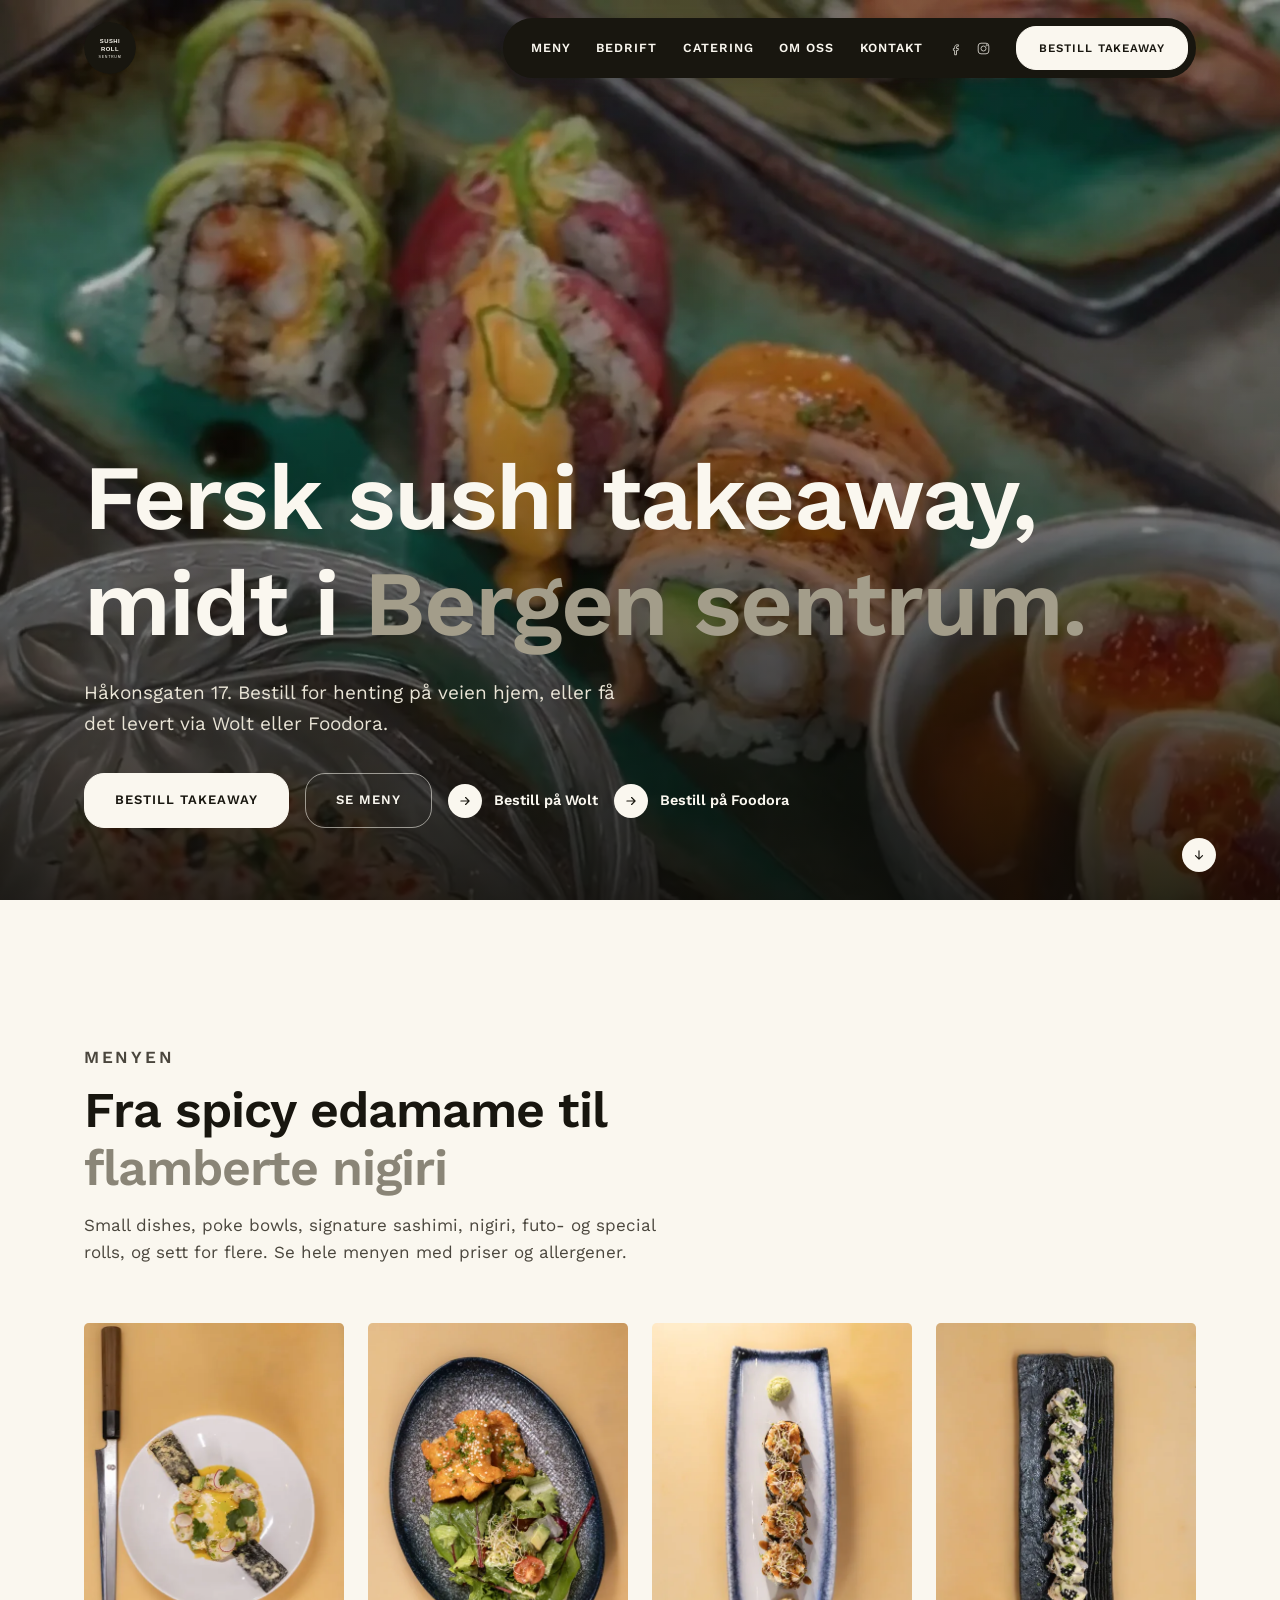
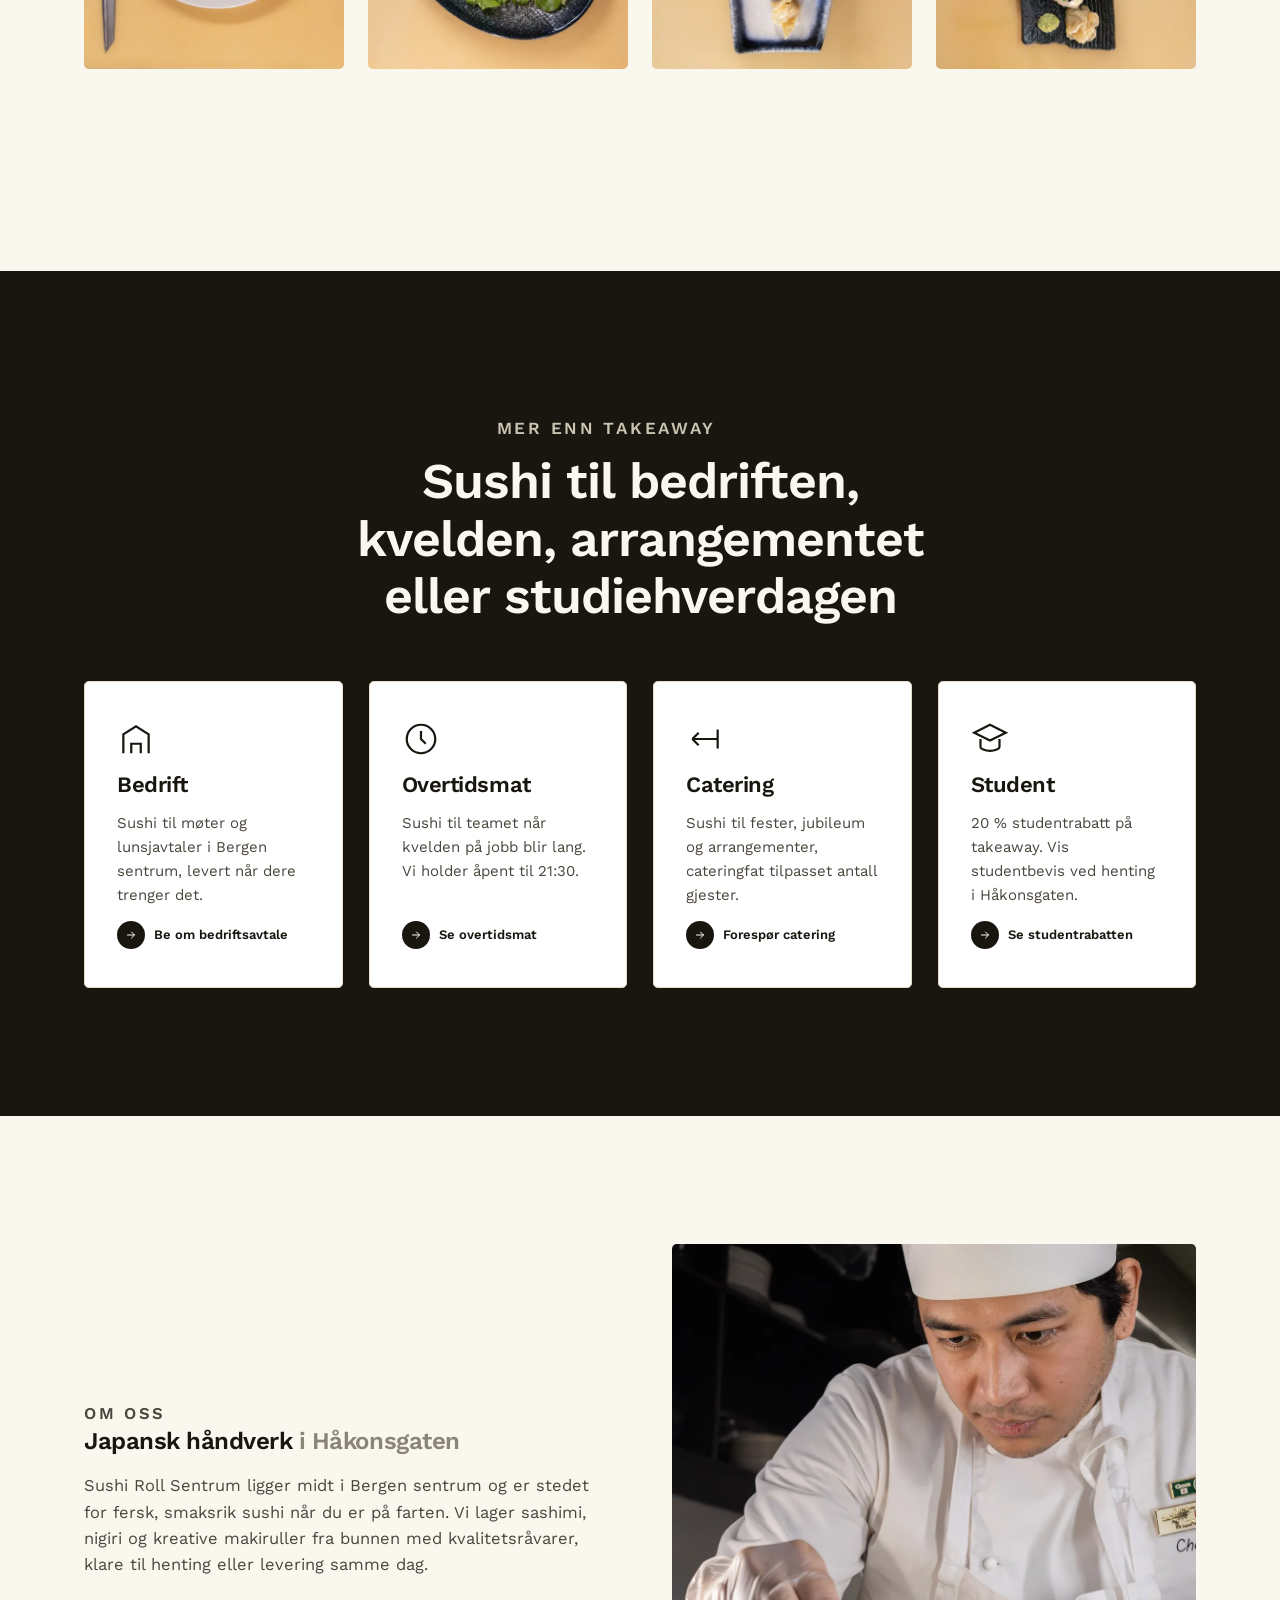
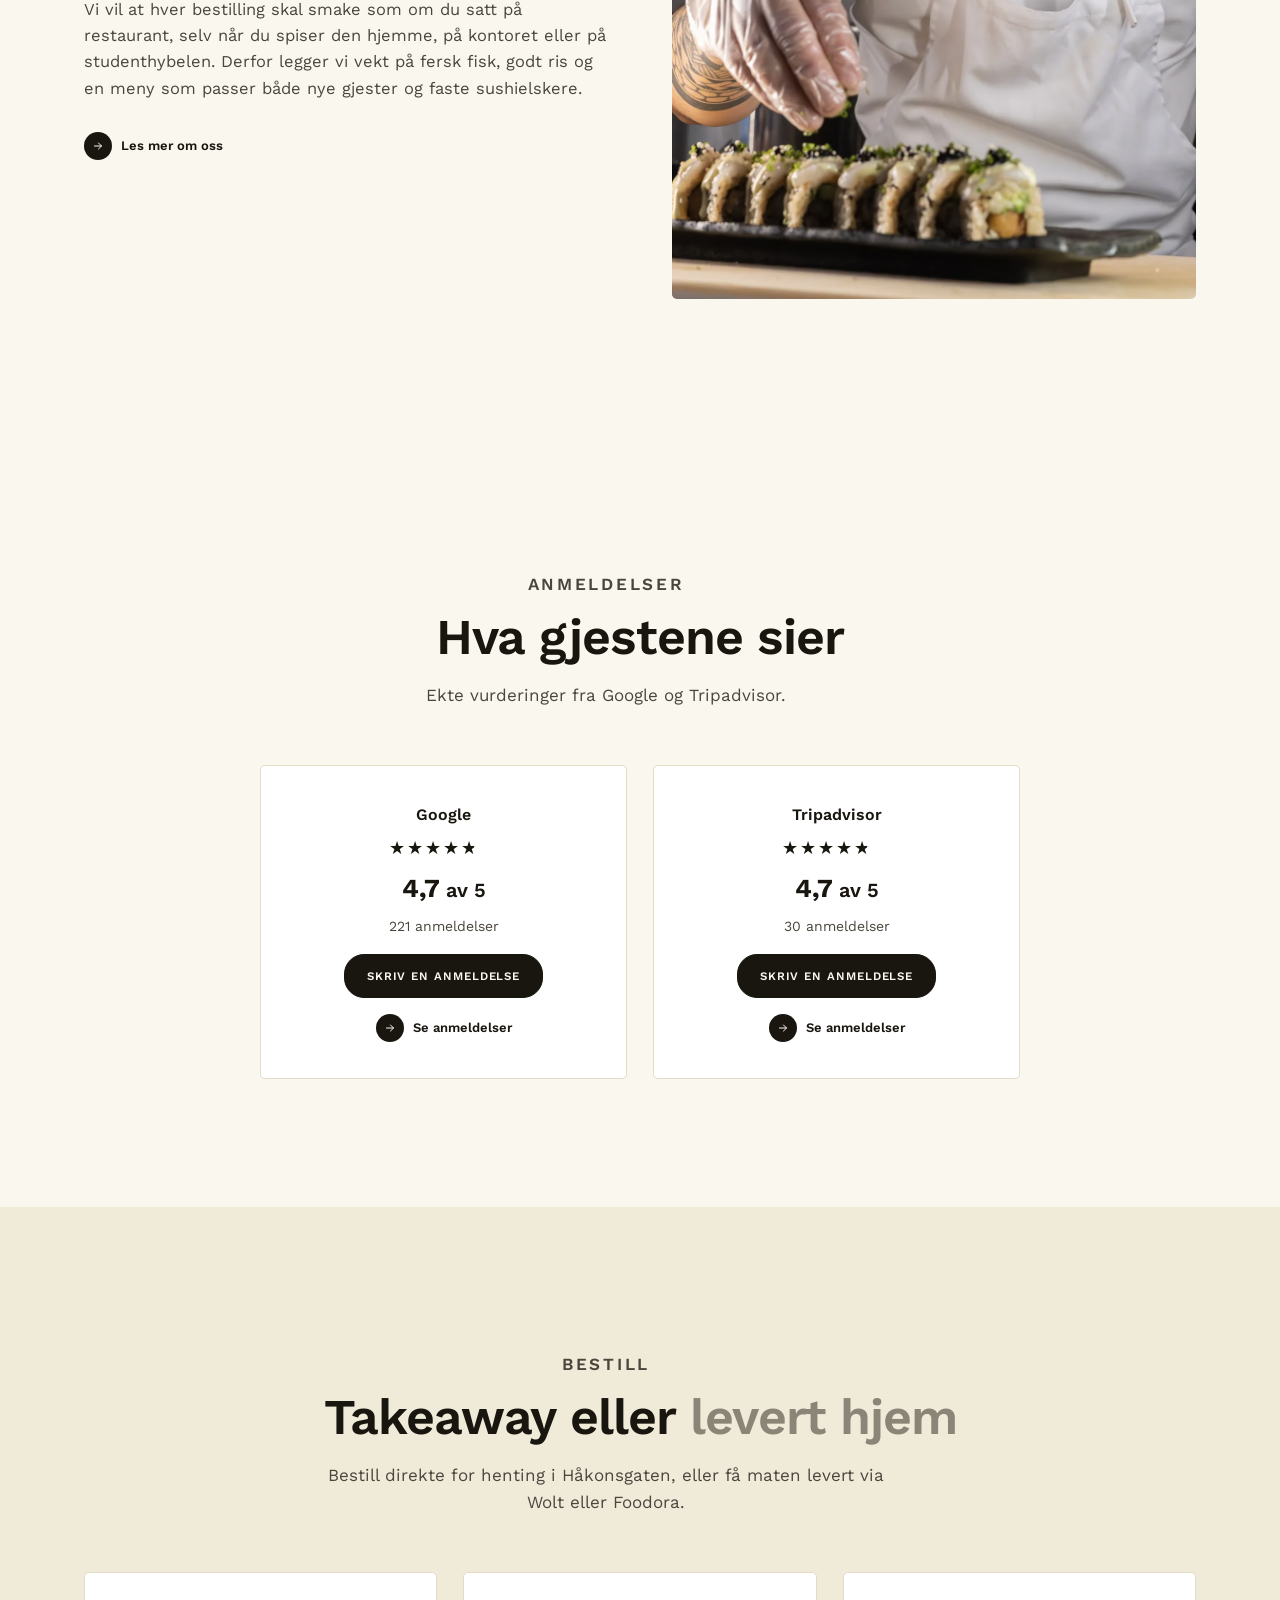
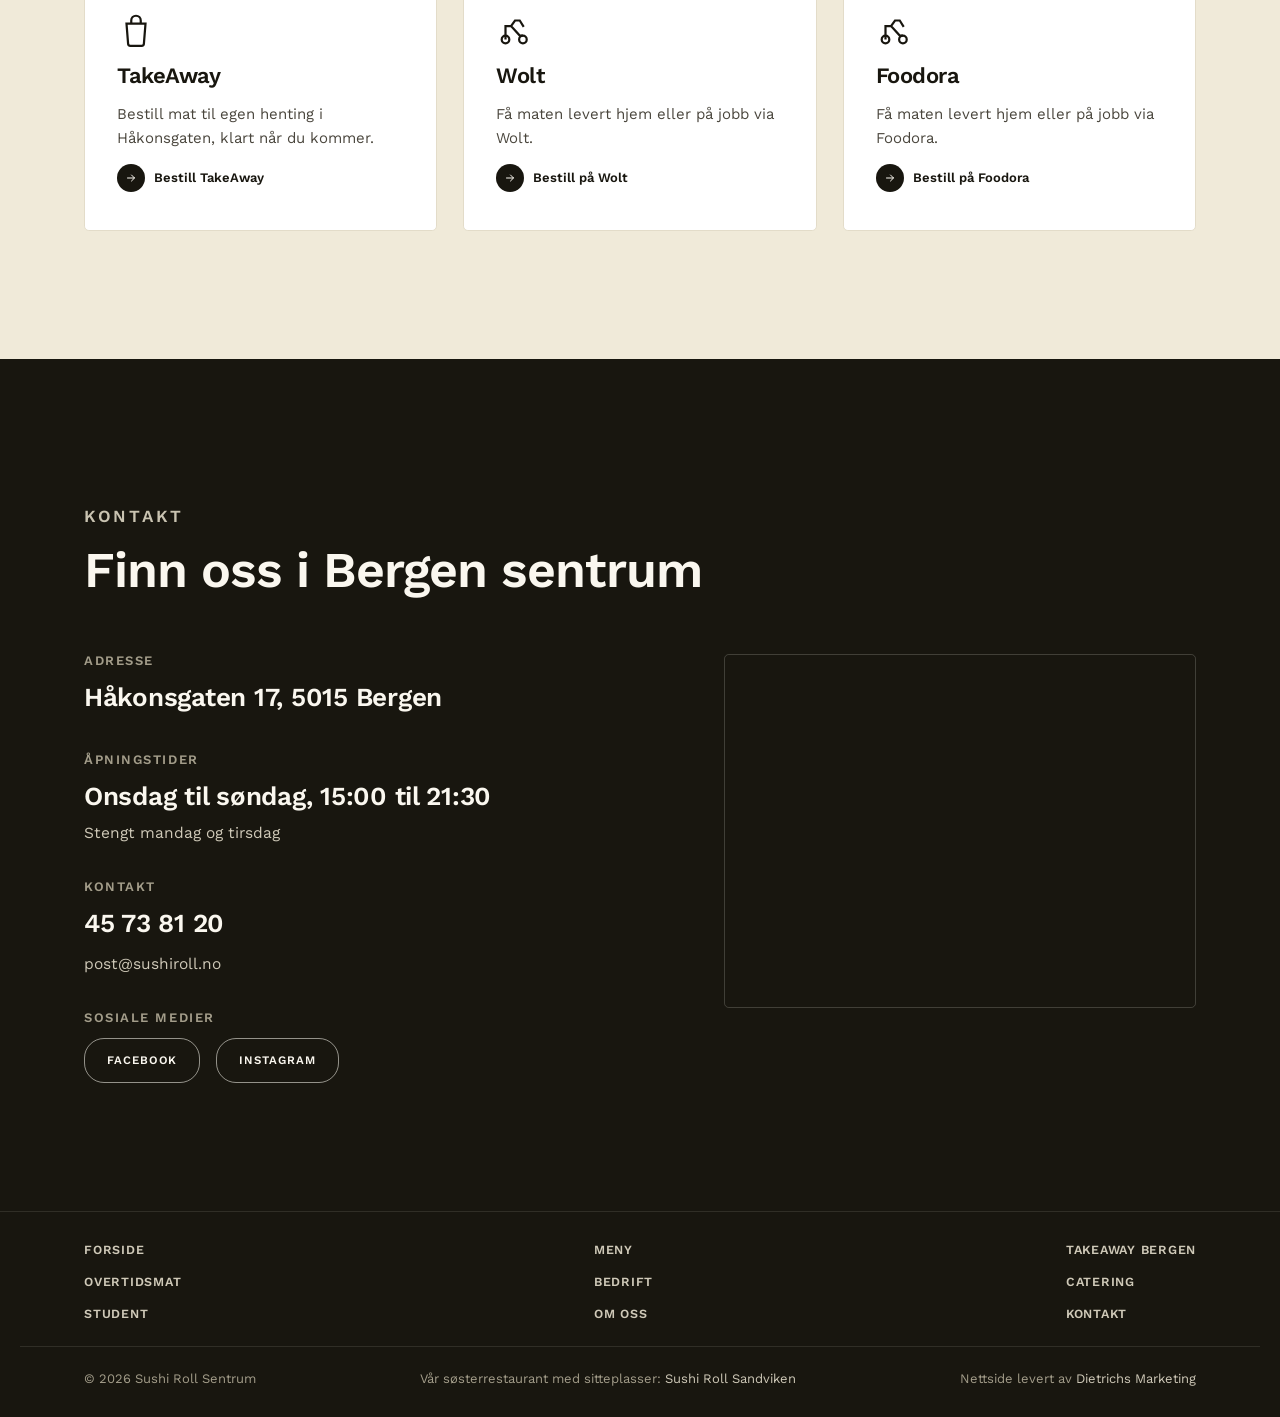
==== index.html @ 87be0454 "Legg til SEO-teknisk opprydding: schema, OG/Twitter-tagger, canonical, sitemap - Restaurant JSON-LD " ====
<!DOCTYPE html>
<html lang="nb">
<head>
<!-- SPORING: sett inn kundens gtag/GTM-snippet her ved lansering på ekte domene, se SPORING-KILDE.md -->
<meta charset="UTF-8">
<meta name="viewport" content="width=device-width, initial-scale=1">
<title>Sushi takeaway Bergen sentrum. Sushi Roll Sentrum</title>
<meta name="description" content="Sushi Roll Sentrum i Håkonsgaten 17, Bergen sentrum. Fersk sushi takeaway, poke bowl og sashimi. Bestill for henting eller få det levert via Wolt og Foodora.">
<link rel="canonical" href="https://adriandie.github.io/sushirollsentrum-redesign/">
<meta property="og:title" content="Sushi Roll Sentrum. Sushi takeaway i Bergen sentrum">
<meta property="og:description" content="Fersk sushi takeaway i Håkonsgaten 17, Bergen sentrum. Bestill for henting eller få det levert via Wolt og Foodora.">
<meta property="og:type" content="restaurant">
<meta property="og:image" content="https://adriandie.github.io/sushirollsentrum-redesign/assets/images/hero-poster.jpg">
<meta property="og:url" content="https://adriandie.github.io/sushirollsentrum-redesign/">
<meta property="og:locale" content="nb_NO">
<meta name="twitter:card" content="summary_large_image">
<meta name="theme-color" content="#18160f">
<link rel="icon" href="assets/images/favicon.png" type="image/png">
<link rel="preload" as="font" type="font/woff2" href="assets/fonts/WorkSans-600-latin.woff2" crossorigin>
<link rel="preload" as="font" type="font/woff2" href="assets/fonts/WorkSans-400-latin.woff2" crossorigin>
<link rel="stylesheet" href="style.css">
<script type="application/ld+json">
{
  "@context": "https://schema.org",
  "@type": "Restaurant",
  "name": "Sushi Roll Sentrum",
  "image": "https://adriandie.github.io/sushirollsentrum-redesign/assets/images/hero-poster.jpg",
  "url": "https://adriandie.github.io/sushirollsentrum-redesign/",
  "telephone": "+4745738120",
  "email": "post@sushiroll.no",
  "priceRange": "200-300 kr",
  "servesCuisine": ["Japansk", "Sushi"],
  "address": {
    "@type": "PostalAddress",
    "streetAddress": "Håkonsgaten 17",
    "postalCode": "5015",
    "addressLocality": "Bergen",
    "addressCountry": "NO"
  },
  "geo": {
    "@type": "GeoCoordinates",
    "latitude": 60.3904313,
    "longitude": 5.3195071
  },
  "hasMenu": "https://adriandie.github.io/sushirollsentrum-redesign/meny/",
  "openingHoursSpecification": [
    {
      "@type": "OpeningHoursSpecification",
      "dayOfWeek": ["Wednesday","Thursday","Friday","Saturday","Sunday"],
      "opens": "15:00",
      "closes": "21:30"
    }
  ],
  "sameAs": [
    "https://www.facebook.com/Sushirollsandviken",
    "https://www.instagram.com/sushirollsandviken/"
  ]
}
</script>
</head>
<body>
<!-- SPORING: sett inn GTM noscript-iframe her ved lansering på ekte domene, se SPORING-KILDE.md -->

<div class="scrim" id="scrim"></div>

<header class="site-header" id="siteHeader">
  <div class="container">
    <a href="index.html" class="brand" aria-label="Sushi Roll Sentrum, til forsiden">
      <img src="assets/images/logo.svg" alt="Sushi Roll Sentrum" width="150" height="148">
    </a>
    <div class="nav-pill">
      <nav class="main-nav" aria-label="Hovedmeny">
        <a href="meny/">Meny</a>
        <a href="bedrift/">Bedrift</a>
        <a href="catering-bergen/">Catering</a>
        <a href="om-oss/">Om oss</a>
        <a href="kontakt/">Kontakt</a>
      </nav>
      <div class="header-social">
        <a href="https://www.facebook.com/Sushirollsandviken" target="_blank" rel="noopener" aria-label="Sushi Roll på Facebook">
          <svg viewBox="0 0 24 24" fill="none" stroke="currentColor" stroke-width="1.6"><path d="M15 8.5h-2c-.55 0-1 .45-1 1V12h3l-.4 3h-2.6v7h-3v-7H7v-3h2v-2.2C9 7.9 10.6 6 13.2 6H15v2.5Z"/></svg>
        </a>
        <a href="https://www.instagram.com/sushirollsandviken/" target="_blank" rel="noopener" aria-label="Sushi Roll på Instagram">
          <svg viewBox="0 0 24 24" fill="none" stroke="currentColor" stroke-width="1.6"><rect x="3.5" y="3.5" width="17" height="17" rx="4.5"/><circle cx="12" cy="12" r="4"/><circle cx="17.2" cy="6.8" r="1"/></svg>
        </a>
      </div>
      <a class="btn btn--sm nav-cta" href="https://order.gastroplanner.no/s/sushirollsentrum" target="_blank" rel="noopener" data-event="bestill-klikk" data-kanal="takeaway">Bestill TakeAway</a>
    </div>
  </div>
</header>

<nav class="mobile-tabbar" aria-label="Hurtighandlinger" id="mobileTabbar">
  <a class="mobile-tabbar-item is-primary" href="https://order.gastroplanner.no/s/sushirollsentrum" target="_blank" rel="noopener" data-event="bestill-klikk" data-kanal="takeaway">
    <svg viewBox="0 0 24 24" fill="none" stroke="currentColor" stroke-width="1.4"><path d="M6 8h12l-1 12.5a1.5 1.5 0 0 1-1.5 1.5h-7a1.5 1.5 0 0 1-1.5-1.5L6 8Z"/><path d="M9 8V6a3 3 0 0 1 6 0v2"/></svg>
    <span>Bestill</span>
  </a>
  <button type="button" class="mobile-tabbar-item" id="tabbarOrderTrigger" aria-haspopup="true" aria-expanded="false" aria-controls="tabbarOrderMenu">
    <svg viewBox="0 0 24 24" fill="none" stroke="currentColor" stroke-width="1.4"><circle cx="6" cy="18" r="2.4"/><circle cx="17" cy="18" r="2.4"/><path d="M6 18V9.5h3.5L15 15.5h2M9.5 9.5 12 6h3l2.5 4"/></svg>
    <span>Levering</span>
  </button>
  <button class="mobile-tabbar-item" id="hamburgerBtn" aria-label="Åpne meny" aria-expanded="false" aria-controls="mobileMenu">
    <svg viewBox="0 0 24 24" fill="none" stroke="currentColor" stroke-width="2" stroke-linecap="round"><path d="M4 7h16M4 12h16M4 17h16"/></svg>
    <span>Meny</span>
  </button>
  <div class="tabbar-order-menu" id="tabbarOrderMenu">
    <a href="https://wolt.com/nb/nor/bergen/restaurant/sushi-roll-sentrum" target="_blank" rel="noopener" data-event="klikk-til-wolt">Wolt</a>
    <a href="https://www.foodora.no/restaurant/n24h/sushi-roll-sentrum" target="_blank" rel="noopener" data-event="klikk-til-foodora">Foodora</a>
  </div>
</nav>

<div class="mobile-menu" id="mobileMenu">
  <div class="mobile-menu-top">
    <button class="mobile-close" id="mobileCloseBtn" aria-label="Lukk meny">
      <svg viewBox="0 0 24 24" fill="none" stroke="currentColor" stroke-width="1.8" width="18" height="18"><path d="M5 5l14 14M19 5 5 19"/></svg>
    </button>
  </div>
  <nav aria-label="Mobilmeny">
    <a href="meny/">Meny</a>
    <a href="takeaway-bergen/">Takeaway Bergen</a>
    <a href="overtidsmat-bergen/">Overtidsmat</a>
    <a href="bedrift/">Bedrift</a>
    <a href="catering-bergen/">Catering</a>
    <a href="student/">Student</a>
    <a href="om-oss/">Om oss</a>
    <a href="kontakt/">Kontakt</a>
  </nav>
  <div class="btn-row">
    <a class="btn btn--on-dark" href="https://order.gastroplanner.no/s/sushirollsentrum" target="_blank" rel="noopener" data-event="bestill-klikk" data-kanal="takeaway">Bestill TakeAway</a>
    <a class="btn btn--ghost-on-dark" href="https://wolt.com/nb/nor/bergen/restaurant/sushi-roll-sentrum" target="_blank" rel="noopener" data-event="klikk-til-wolt">Bestill på Wolt</a>
    <a class="btn btn--ghost-on-dark" href="https://www.foodora.no/restaurant/n24h/sushi-roll-sentrum" target="_blank" rel="noopener" data-event="klikk-til-foodora">Bestill på Foodora</a>
  </div>
  <div class="mobile-social">
    <a href="https://www.facebook.com/Sushirollsandviken" target="_blank" rel="noopener" aria-label="Facebook">
      <svg viewBox="0 0 24 24" fill="none" stroke="currentColor" stroke-width="1.6"><path d="M15 8.5h-2c-.55 0-1 .45-1 1V12h3l-.4 3h-2.6v7h-3v-7H7v-3h2v-2.2C9 7.9 10.6 6 13.2 6H15v2.5Z"/></svg>
    </a>
    <a href="https://www.instagram.com/sushirollsandviken/" target="_blank" rel="noopener" aria-label="Instagram">
      <svg viewBox="0 0 24 24" fill="none" stroke="currentColor" stroke-width="1.6"><rect x="3.5" y="3.5" width="17" height="17" rx="4.5"/><circle cx="12" cy="12" r="4"/><circle cx="17.2" cy="6.8" r="1"/></svg>
    </a>
  </div>
</div>

<section class="hero" id="hero">
  <div class="hero-media">
    <video autoplay muted loop playsinline preload="none" poster="assets/images/hero-poster.webp">
      <source src="assets/video/hero.mp4" type="video/mp4">
    </video>
  </div>
  <div class="hero-inner container">
    <h1 class="headline" data-muted="2">Fersk sushi takeaway, midt i Bergen sentrum.</h1>
    <p class="hero-lead reveal">Håkonsgaten 17. Bestill for henting på veien hjem, eller få det levert via Wolt eller Foodora.</p>
    <div class="btn-row reveal">
      <a class="btn btn--on-dark" href="https://order.gastroplanner.no/s/sushirollsentrum" target="_blank" rel="noopener" data-event="bestill-klikk" data-kanal="takeaway">Bestill TakeAway</a>
      <a class="btn btn--ghost-on-dark" href="meny/" data-event="menyvisning">Se meny</a>
      <a class="arrow-link arrow-link--on-dark hero-order-desktop" href="https://wolt.com/nb/nor/bergen/restaurant/sushi-roll-sentrum" target="_blank" rel="noopener" data-event="klikk-til-wolt">
        <span class="arrow-circle"><svg viewBox="0 0 24 24" fill="none" stroke="currentColor" stroke-width="2" stroke-linecap="round" stroke-linejoin="round"><path d="M5 12h14M13 6l6 6-6 6"/></svg></span>
        Bestill på Wolt
      </a>
      <a class="arrow-link arrow-link--on-dark hero-order-desktop" href="https://www.foodora.no/restaurant/n24h/sushi-roll-sentrum" target="_blank" rel="noopener" data-event="klikk-til-foodora">
        <span class="arrow-circle"><svg viewBox="0 0 24 24" fill="none" stroke="currentColor" stroke-width="2" stroke-linecap="round" stroke-linejoin="round"><path d="M5 12h14M13 6l6 6-6 6"/></svg></span>
        Bestill på Foodora
      </a>
    </div>
  </div>
  <a href="#meny-preview" class="hero-scroll arrow-link arrow-link--on-dark" aria-label="Se mer">
    <span class="arrow-circle"><svg viewBox="0 0 24 24" fill="none" stroke="currentColor" stroke-width="2" stroke-linecap="round" stroke-linejoin="round"><path d="M12 5v14M6 13l6 6 6-6"/></svg></span>
  </a>
</section>

<section class="section" id="meny-preview">
  <div class="container">
    <div class="section-head">
      <p class="eyebrow reveal">Menyen</p>
      <h2 class="headline" data-muted="2">Fra spicy edamame til flamberte nigiri</h2>
      <p class="reveal">Small dishes, poke bowls, signature sashimi, nigiri, futo- og special rolls, og sett for flere. Se hele menyen med priser og allergener.</p>
    </div>
    <div class="dish-grid">
      <div class="dish-card reveal"><img src="assets/images/dish-01.webp" alt="Retter tilberedt hos Sushi Roll Sentrum" loading="lazy" width="528" height="705"></div>
      <div class="dish-card reveal"><img src="assets/images/dish-02.webp" alt="Retter tilberedt hos Sushi Roll Sentrum" loading="lazy" width="529" height="705"></div>
      <div class="dish-card reveal"><img src="assets/images/dish-03.webp" alt="Sushirull hos Sushi Roll Sentrum" loading="lazy" width="529" height="705"></div>
      <div class="dish-card reveal"><img src="assets/images/dish-04.webp" alt="Sushirull hos Sushi Roll Sentrum" loading="lazy" width="529" height="705"></div>
    </div>
    <div class="menu-cta reveal">
      <a class="arrow-link" href="meny/" data-event="menyvisning">
        <span class="arrow-circle"><svg viewBox="0 0 24 24" fill="none" stroke="currentColor" stroke-width="2" stroke-linecap="round" stroke-linejoin="round"><path d="M5 12h14M13 6l6 6-6 6"/></svg></span>
        Se hele menyen
      </a>
    </div>
  </div>
</section>

<section class="section section--ink" id="mer-enn-takeaway">
  <div class="container">
    <div class="section-head center">
      <p class="eyebrow reveal">Mer enn takeaway</p>
      <h2 class="headline">Sushi til bedriften, kvelden, arrangementet eller studiehverdagen</h2>
    </div>
    <div class="action-grid action-grid--4col">
      <div class="action-card reveal">
        <svg class="icon" viewBox="0 0 24 24" fill="none" stroke="currentColor" stroke-width="1.4"><path d="M4 21V9l8-5 8 5v12M9 21v-6h6v6"/></svg>
        <h3>Bedrift</h3>
        <p>Sushi til møter og lunsjavtaler i Bergen sentrum, levert når dere trenger det.</p>
        <a class="arrow-link arrow-link--sm" href="bedrift/">
          <span class="arrow-circle"><svg viewBox="0 0 24 24" fill="none" stroke="currentColor" stroke-width="2" stroke-linecap="round" stroke-linejoin="round"><path d="M5 12h14M13 6l6 6-6 6"/></svg></span>
          Be om bedriftsavtale
        </a>
      </div>
      <div class="action-card reveal">
        <svg class="icon" viewBox="0 0 24 24" fill="none" stroke="currentColor" stroke-width="1.4"><circle cx="12" cy="12" r="9"/><path d="M12 7v5l3 3"/></svg>
        <h3>Overtidsmat</h3>
        <p>Sushi til teamet når kvelden på jobb blir lang. Vi holder åpent til 21:30.</p>
        <a class="arrow-link arrow-link--sm" href="overtidsmat-bergen/">
          <span class="arrow-circle"><svg viewBox="0 0 24 24" fill="none" stroke="currentColor" stroke-width="2" stroke-linecap="round" stroke-linejoin="round"><path d="M5 12h14M13 6l6 6-6 6"/></svg></span>
          Se overtidsmat
        </a>
      </div>
      <div class="action-card reveal">
        <svg class="icon" viewBox="0 0 24 24" fill="none" stroke="currentColor" stroke-width="1.4"><path d="M4 12h16M4 12l4-4M4 12l4 4M20 6v12"/></svg>
        <h3>Catering</h3>
        <p>Sushi til fester, jubileum og arrangementer, cateringfat tilpasset antall gjester.</p>
        <a class="arrow-link arrow-link--sm" href="catering-bergen/">
          <span class="arrow-circle"><svg viewBox="0 0 24 24" fill="none" stroke="currentColor" stroke-width="2" stroke-linecap="round" stroke-linejoin="round"><path d="M5 12h14M13 6l6 6-6 6"/></svg></span>
          Forespør catering
        </a>
      </div>
      <div class="action-card reveal">
        <svg class="icon" viewBox="0 0 24 24" fill="none" stroke="currentColor" stroke-width="1.4"><path d="M12 3 2 8l10 5 10-5-10-5Z"/><path d="M6 12v5c0 1.1 2.7 2.5 6 2.5s6-1.4 6-2.5v-5"/></svg>
        <h3>Student</h3>
        <p>20&nbsp;% studentrabatt på takeaway. Vis studentbevis ved henting i Håkonsgaten.</p>
        <a class="arrow-link arrow-link--sm" href="student/">
          <span class="arrow-circle"><svg viewBox="0 0 24 24" fill="none" stroke="currentColor" stroke-width="2" stroke-linecap="round" stroke-linejoin="round"><path d="M5 12h14M13 6l6 6-6 6"/></svg></span>
          Se studentrabatten
        </a>
      </div>
    </div>
  </div>
</section>

<section class="section" id="om">
  <div class="container">
    <div class="split reverse">
      <div class="split-media reveal"><img src="assets/images/about.webp" alt="Kokk hos Sushi Roll gjør klar en rull" loading="lazy" width="1100" height="1467"></div>
      <div class="split-copy reveal">
        <p class="eyebrow">Om oss</p>
        <h2 class="headline" data-muted="2">Japansk håndverk i Håkonsgaten</h2>
        <p>Sushi Roll Sentrum ligger midt i Bergen sentrum og er stedet for fersk, smaksrik sushi når du er på farten. Vi lager sashimi, nigiri og kreative makiruller fra bunnen med kvalitetsråvarer, klare til henting eller levering samme dag.</p>
        <p>Vi vil at hver bestilling skal smake som om du satt på restaurant, selv når du spiser den hjemme, på kontoret eller på studenthybelen. Derfor legger vi vekt på fersk fisk, godt ris og en meny som passer både nye gjester og faste sushielskere.</p>
        <div class="btn-row">
          <a class="arrow-link arrow-link--sm" href="om-oss/">
            <span class="arrow-circle"><svg viewBox="0 0 24 24" fill="none" stroke="currentColor" stroke-width="2" stroke-linecap="round" stroke-linejoin="round"><path d="M5 12h14M13 6l6 6-6 6"/></svg></span>
            Les mer om oss
          </a>
        </div>
      </div>
    </div>
  </div>
</section>

<section class="section" id="anmeldelser">
  <div class="container">
    <div class="section-head center">
      <p class="eyebrow reveal">Anmeldelser</p>
      <h2 class="headline">Hva gjestene sier</h2>
      <p class="reveal">Ekte vurderinger fra Google og Tripadvisor.</p>
    </div>
    <div class="review-grid">
      <div class="review-card reveal">
        <div class="review-top">
          <span class="review-platform">Google</span>
          <svg class="stars" viewBox="0 0 110 20" aria-hidden="true">
            <defs><linearGradient id="fill-google"><stop offset="94%" stop-color="var(--ink)"/><stop offset="94%" stop-color="var(--line-strong)"/></linearGradient></defs>
            <text x="0" y="16" font-size="18" letter-spacing="2" fill="url(#fill-google)">★★★★★</text>
          </svg>
        </div>
        <p class="review-score"><strong>4,7</strong> av 5</p>
        <p class="review-count">221 anmeldelser</p>
        <div class="btn-row">
          <a class="btn btn--sm" href="https://www.google.com/maps?cid=10781024246180752057&#38;hl=no" target="_blank" rel="noopener">Skriv en anmeldelse</a>
          <a class="arrow-link arrow-link--sm" href="https://www.google.com/maps?cid=10781024246180752057&#38;hl=no" target="_blank" rel="noopener">
            <span class="arrow-circle"><svg viewBox="0 0 24 24" fill="none" stroke="currentColor" stroke-width="2" stroke-linecap="round" stroke-linejoin="round"><path d="M5 12h14M13 6l6 6-6 6"/></svg></span>
            Se anmeldelser
          </a>
        </div>
      </div>
      <div class="review-card reveal">
        <div class="review-top">
          <span class="review-platform">Tripadvisor</span>
          <svg class="stars" viewBox="0 0 110 20" aria-hidden="true">
            <defs><linearGradient id="fill-trip"><stop offset="94%" stop-color="var(--ink)"/><stop offset="94%" stop-color="var(--line-strong)"/></linearGradient></defs>
            <text x="0" y="16" font-size="18" letter-spacing="2" fill="url(#fill-trip)">★★★★★</text>
          </svg>
        </div>
        <p class="review-score"><strong>4,7</strong> av 5</p>
        <p class="review-count">30 anmeldelser</p>
        <div class="btn-row">
          <a class="btn btn--sm" href="https://www.tripadvisor.com/Restaurant_Review-g190502-d24092539-Reviews-Sushi_Roll_Sandviken-Bergen_Hordaland_Western_Norway.html" target="_blank" rel="noopener">Skriv en anmeldelse</a>
          <a class="arrow-link arrow-link--sm" href="https://www.tripadvisor.com/Restaurant_Review-g190502-d24092539-Reviews-Sushi_Roll_Sandviken-Bergen_Hordaland_Western_Norway.html" target="_blank" rel="noopener">
            <span class="arrow-circle"><svg viewBox="0 0 24 24" fill="none" stroke="currentColor" stroke-width="2" stroke-linecap="round" stroke-linejoin="round"><path d="M5 12h14M13 6l6 6-6 6"/></svg></span>
            Se anmeldelser
          </a>
        </div>
      </div>
    </div>
  </div>
</section>

<section class="section section--alt" id="bestill">
  <div class="container">
    <div class="section-head center">
      <p class="eyebrow reveal">Bestill</p>
      <h2 class="headline" data-muted="2">Takeaway eller levert hjem</h2>
      <p class="reveal">Bestill direkte for henting i Håkonsgaten, eller få maten levert via Wolt eller Foodora.</p>
    </div>
    <div class="action-grid action-grid--3col">
      <div class="action-card reveal">
        <svg class="icon" viewBox="0 0 24 24" fill="none" stroke="currentColor" stroke-width="1.4"><path d="M6 8h12l-1 12.5a1.5 1.5 0 0 1-1.5 1.5h-7a1.5 1.5 0 0 1-1.5-1.5L6 8Z"/><path d="M9 8V6a3 3 0 0 1 6 0v2"/></svg>
        <h3>TakeAway</h3>
        <p>Bestill mat til egen henting i Håkonsgaten, klart når du kommer.</p>
        <a class="arrow-link arrow-link--sm" href="https://order.gastroplanner.no/s/sushirollsentrum" target="_blank" rel="noopener" data-event="bestill-klikk" data-kanal="takeaway">
          <span class="arrow-circle"><svg viewBox="0 0 24 24" fill="none" stroke="currentColor" stroke-width="2" stroke-linecap="round" stroke-linejoin="round"><path d="M5 12h14M13 6l6 6-6 6"/></svg></span>
          Bestill TakeAway
        </a>
      </div>
      <div class="action-card reveal">
        <svg class="icon" viewBox="0 0 24 24" fill="none" stroke="currentColor" stroke-width="1.4"><circle cx="6" cy="18" r="2.4"/><circle cx="17" cy="18" r="2.4"/><path d="M6 18V9.5h3.5L15 15.5h2M9.5 9.5 12 6h3l2.5 4"/></svg>
        <h3>Wolt</h3>
        <p>Få maten levert hjem eller på jobb via Wolt.</p>
        <a class="arrow-link arrow-link--sm" href="https://wolt.com/nb/nor/bergen/restaurant/sushi-roll-sentrum" target="_blank" rel="noopener" data-event="klikk-til-wolt">
          <span class="arrow-circle"><svg viewBox="0 0 24 24" fill="none" stroke="currentColor" stroke-width="2" stroke-linecap="round" stroke-linejoin="round"><path d="M5 12h14M13 6l6 6-6 6"/></svg></span>
          Bestill på Wolt
        </a>
      </div>
      <div class="action-card reveal">
        <svg class="icon" viewBox="0 0 24 24" fill="none" stroke="currentColor" stroke-width="1.4"><circle cx="6" cy="18" r="2.4"/><circle cx="17" cy="18" r="2.4"/><path d="M6 18V9.5h3.5L15 15.5h2M9.5 9.5 12 6h3l2.5 4"/></svg>
        <h3>Foodora</h3>
        <p>Få maten levert hjem eller på jobb via Foodora.</p>
        <a class="arrow-link arrow-link--sm" href="https://www.foodora.no/restaurant/n24h/sushi-roll-sentrum" target="_blank" rel="noopener" data-event="klikk-til-foodora">
          <span class="arrow-circle"><svg viewBox="0 0 24 24" fill="none" stroke="currentColor" stroke-width="2" stroke-linecap="round" stroke-linejoin="round"><path d="M5 12h14M13 6l6 6-6 6"/></svg></span>
          Bestill på Foodora
        </a>
      </div>
    </div>
  </div>
</section>

<section class="section section--ink" id="kontakt">
  <div class="container">
    <div class="section-head">
      <p class="eyebrow">Kontakt</p>
      <h2 class="headline">Finn oss i Bergen sentrum</h2>
    </div>
    <div class="contact-grid">
      <div>
        <div class="contact-block reveal">
          <h3>Adresse</h3>
          <a class="big" href="https://www.google.com/maps/search/?api=1&#38;query=H%C3%A5konsgaten+17%2C+5015+Bergen" target="_blank" rel="noopener">Håkonsgaten 17, 5015 Bergen</a>
        </div>
        <div class="contact-block reveal">
          <h3>Åpningstider</h3>
          <span class="big">Onsdag til søndag, 15:00 til 21:30</span>
          <span class="sub-link" style="display:block;margin-top:4px">Stengt mandag og tirsdag</span>
        </div>
        <div class="contact-block reveal">
          <h3>Kontakt</h3>
          <a class="big" href="tel:+4745738120" data-event="telefon-klikk">45 73 81 20</a>
          <a class="sub-link" href="mailto:post@sushiroll.no">post@sushiroll.no</a>
        </div>
        <div class="contact-block reveal">
          <h3>Sosiale medier</h3>
          <div class="btn-row" style="margin-top:12px">
            <a class="btn btn--ghost-on-dark btn--sm" href="https://www.facebook.com/Sushirollsandviken" target="_blank" rel="noopener">Facebook</a>
            <a class="btn btn--ghost-on-dark btn--sm" href="https://www.instagram.com/sushirollsandviken/" target="_blank" rel="noopener">Instagram</a>
          </div>
        </div>
      </div>
      <div class="map-embed reveal">
        <iframe src="https://www.google.com/maps?q=H%C3%A5konsgaten+17,+5015+Bergen&#38;output=embed" loading="lazy" referrerpolicy="no-referrer-when-downgrade" title="Kart til Sushi Roll Sentrum"></iframe>
      </div>
    </div>
  </div>
</section>

<footer class="site-footer">
  <div class="container footer-links" aria-label="Sidekart">
    <a href="./">Forside</a>
    <a href="meny/">Meny</a>
    <a href="takeaway-bergen/">Takeaway Bergen</a>
    <a href="overtidsmat-bergen/">Overtidsmat</a>
    <a href="bedrift/">Bedrift</a>
    <a href="catering-bergen/">Catering</a>
    <a href="student/">Student</a>
    <a href="om-oss/">Om oss</a>
    <a href="kontakt/">Kontakt</a>
  </div>
  <div class="container">
    <p>© <span id="year"></span> Sushi Roll Sentrum</p>
    <p>Vår søsterrestaurant med sitteplasser: <a href="https://sushirollsandviken.no" target="_blank" rel="noopener">Sushi Roll Sandviken</a></p>
    <p>Nettside levert av <a href="https://dmarketing.no" target="_blank" rel="noopener">Dietrichs Marketing</a></p>
  </div>
</footer>

<script src="app.js"></script>
</body>
</html>
---- style.css ----
@font-face {
  font-family: 'Work Sans';
  font-style: normal;
  font-weight: 400;
  font-display: swap;
  src: url(assets/fonts/WorkSans-400-latin-ext.woff2) format('woff2');
  unicode-range: U+0100-02BA, U+02BD-02C5, U+02C7-02CC, U+02CE-02D7, U+02DD-02FF, U+0304, U+0308, U+0329, U+1D00-1DBF, U+1E00-1E9F, U+1EF2-1EFF, U+2020, U+20A0-20AB, U+20AD-20C0, U+2113, U+2C60-2C7F, U+A720-A7FF;
}
@font-face {
  font-family: 'Work Sans';
  font-style: normal;
  font-weight: 400;
  font-display: swap;
  src: url(assets/fonts/WorkSans-400-latin.woff2) format('woff2');
  unicode-range: U+0000-00FF, U+0131, U+0152-0153, U+02BB-02BC, U+02C6, U+02DA, U+02DC, U+0304, U+0308, U+0329, U+2000-206F, U+20AC, U+2122, U+2191, U+2193, U+2212, U+2215, U+FEFF, U+FFFD;
}
@font-face {
  font-family: 'Work Sans';
  font-style: normal;
  font-weight: 500;
  font-display: swap;
  src: url(assets/fonts/WorkSans-500-latin-ext.woff2) format('woff2');
  unicode-range: U+0100-02BA, U+02BD-02C5, U+02C7-02CC, U+02CE-02D7, U+02DD-02FF, U+0304, U+0308, U+0329, U+1D00-1DBF, U+1E00-1E9F, U+1EF2-1EFF, U+2020, U+20A0-20AB, U+20AD-20C0, U+2113, U+2C60-2C7F, U+A720-A7FF;
}
@font-face {
  font-family: 'Work Sans';
  font-style: normal;
  font-weight: 500;
  font-display: swap;
  src: url(assets/fonts/WorkSans-500-latin.woff2) format('woff2');
  unicode-range: U+0000-00FF, U+0131, U+0152-0153, U+02BB-02BC, U+02C6, U+02DA, U+02DC, U+0304, U+0308, U+0329, U+2000-206F, U+20AC, U+2122, U+2191, U+2193, U+2212, U+2215, U+FEFF, U+FFFD;
}
@font-face {
  font-family: 'Work Sans';
  font-style: normal;
  font-weight: 600;
  font-display: swap;
  src: url(assets/fonts/WorkSans-600-latin-ext.woff2) format('woff2');
  unicode-range: U+0100-02BA, U+02BD-02C5, U+02C7-02CC, U+02CE-02D7, U+02DD-02FF, U+0304, U+0308, U+0329, U+1D00-1DBF, U+1E00-1E9F, U+1EF2-1EFF, U+2020, U+20A0-20AB, U+20AD-20C0, U+2113, U+2C60-2C7F, U+A720-A7FF;
}
@font-face {
  font-family: 'Work Sans';
  font-style: normal;
  font-weight: 600;
  font-display: swap;
  src: url(assets/fonts/WorkSans-600-latin.woff2) format('woff2');
  unicode-range: U+0000-00FF, U+0131, U+0152-0153, U+02BB-02BC, U+02C6, U+02DA, U+02DC, U+0304, U+0308, U+0329, U+2000-206F, U+20AC, U+2122, U+2191, U+2193, U+2212, U+2215, U+FEFF, U+FFFD;
}
@font-face {
  font-family: 'Work Sans';
  font-style: normal;
  font-weight: 700;
  font-display: swap;
  src: url(assets/fonts/WorkSans-700-latin-ext.woff2) format('woff2');
  unicode-range: U+0100-02BA, U+02BD-02C5, U+02C7-02CC, U+02CE-02D7, U+02DD-02FF, U+0304, U+0308, U+0329, U+1D00-1DBF, U+1E00-1E9F, U+1EF2-1EFF, U+2020, U+20A0-20AB, U+20AD-20C0, U+2113, U+2C60-2C7F, U+A720-A7FF;
}
@font-face {
  font-family: 'Work Sans';
  font-style: normal;
  font-weight: 700;
  font-display: swap;
  src: url(assets/fonts/WorkSans-700-latin.woff2) format('woff2');
  unicode-range: U+0000-00FF, U+0131, U+0152-0153, U+02BB-02BC, U+02C6, U+02DA, U+02DC, U+0304, U+0308, U+0329, U+2000-206F, U+20AC, U+2122, U+2191, U+2193, U+2212, U+2215, U+FEFF, U+FFFD;
}

/* Sushi Roll Sentrum — redesign, sabi-sushi-style-inspired pass (based on sister site Sandviken)
   Palette stays locked to the client's own brand: ink / off-white / warm neutrals.
   Sabi's bold structural register (semi-bold type, floating pill nav, two-tier
   radius, circular arrow-links, per-word headline reveal) is mapped onto that
   existing palette instead of Sabi's literal coral-red. */


:root{
  --ink:#18160f;
  --ink-soft:#4a463d;
  --ink-faint:#8a8577;
  --paper:#faf7ef;
  --paper-alt:#f0ead9;
  --white:#ffffff;
  --line:#e3dcc9;
  --line-strong:#cfc6ac;
  --cta-bg:#18160f;
  --cta-text:#faf7ef;

  --sans:'Work Sans', -apple-system, BlinkMacSystemFont, 'Segoe UI', sans-serif;

  --container:1240px;
  --pad: clamp(20px, 5vw, 64px);
  --section-pad: clamp(64px, 10vw, 128px);

  --radius-sm: 0.3rem;
  --radius-pill: 20px;
  --radius-full: 999px;
  --shadow-float: 0 5px 15px rgba(24,22,15,.15);
}

*,*::before,*::after{box-sizing:border-box}
html{scroll-behavior:smooth}
@media (prefers-reduced-motion:reduce){html{scroll-behavior:auto}}

body{
  margin:0;
  background:var(--paper);
  color:var(--ink);
  font-family:var(--sans);
  font-size:16px;
  line-height:1.6;
  overflow-x:hidden;
  -webkit-font-smoothing:antialiased;
}

img{max-width:100%;display:block}
a{color:inherit;text-decoration:none}
ul{margin:0;padding:0;list-style:none}
button{font-family:inherit;cursor:pointer}
h1,h2,h3,h4{font-family:var(--sans);font-weight:600;margin:0;line-height:1.15;letter-spacing:-0.02em}
p{margin:0}

.container{max-width:var(--container);margin-inline:auto;padding-inline:var(--pad)}

.eyebrow{
  font-family:var(--sans);
  font-size:12.5px;
  font-weight:600;
  letter-spacing:.16em;
  text-transform:uppercase;
  color:var(--ink-faint);
}

section[id]{scroll-margin-top:96px}
.section{padding-block:var(--section-pad)}
.section--alt{background:var(--paper-alt)}
.section--ink{background:var(--ink);color:var(--paper)}
.section--ink .eyebrow{color:#a39d8a}

.section-head{max-width:640px;margin-bottom:clamp(32px,6vw,56px)}
.section-head.center{margin-inline:auto;text-align:center}
.section-head h2{font-size:clamp(30px,4.4vw,50px);margin-top:10px}
.section-head p{margin-top:16px;color:var(--ink-soft);font-size:17px;max-width:52ch}
.section--ink .section-head p{color:#c9c3b1}

/* ---------- Per-word headline reveal (sabi-sushi-style signature) ---------- */
.headline .word{
  display:inline-block;
  opacity:0;
  transform:translateY(10px);
  transition:opacity .5s ease, transform .5s ease;
}
.headline.is-visible .word{opacity:1;transform:none}
.word--muted{color:var(--ink-faint)}
.section--ink .word--muted, .hero .word--muted{color:#a39d8a}
@media (prefers-reduced-motion:reduce){
  .headline .word{opacity:1;transform:none;transition:none}
}

/* ---------- Buttons ---------- */
.btn{
  display:inline-flex;align-items:center;justify-content:center;gap:8px;
  padding:16px 30px;
  font-family:var(--sans);
  font-weight:600;
  font-size:13px;
  letter-spacing:.08em;
  text-transform:uppercase;
  border:1px solid var(--cta-bg);
  border-radius:var(--radius-pill);
  background:var(--cta-bg);
  color:var(--cta-text);
  transition:background .25s ease, color .25s ease, border-color .25s ease, transform .2s ease;
  white-space:nowrap;
}
.btn:hover{background:transparent;color:var(--cta-bg)}
.btn--ghost{background:transparent;color:var(--cta-bg)}
.btn--ghost:hover{background:var(--cta-bg);color:var(--cta-text)}
.btn--on-dark{border-color:var(--paper);background:var(--paper);color:var(--ink)}
.btn--on-dark:hover{background:transparent;color:var(--paper)}
.btn--ghost-on-dark{border-color:rgba(250,247,239,.55);background:transparent;color:var(--paper)}
.btn--ghost-on-dark:hover{border-color:var(--paper);background:var(--paper);color:var(--ink)}
.btn--sm{padding:12px 22px;font-size:11.5px}
.btn-row{display:flex;flex-wrap:wrap;gap:16px;align-items:center}

/* ---------- Circular arrow-link (sabi-sushi-style signature) ---------- */
.arrow-link{
  display:inline-flex;align-items:center;gap:12px;
  font-family:var(--sans);font-weight:600;font-size:14.5px;
  color:var(--ink);
}
.arrow-link .arrow-circle{
  display:inline-flex;align-items:center;justify-content:center;
  width:34px;height:34px;border-radius:50%;flex:none;
  background:var(--ink);color:var(--paper);
  transition:transform .2s ease;
}
.arrow-link .arrow-circle svg{width:14px;height:14px}
.arrow-link:hover .arrow-circle{transform:translateX(3px)}
.arrow-link--on-dark{color:var(--paper)}
.arrow-link--on-dark .arrow-circle{background:var(--paper);color:var(--ink)}
.arrow-link--sm{font-size:13px;gap:9px}
.arrow-link--sm .arrow-circle{width:28px;height:28px}
.arrow-link--sm .arrow-circle svg{width:12px;height:12px}

/* ---------- Floating header ---------- */
.site-header{
  position:fixed;top:0;left:0;right:0;z-index:100;
  padding-block:18px;
  pointer-events:none;
}
.site-header .container{display:flex;align-items:center;justify-content:space-between;gap:24px}
.brand{display:flex;align-items:center;gap:10px;pointer-events:auto}
.brand img{height:clamp(40px,7vw,52px);width:auto;border-radius:50%}

.nav-pill{
  display:flex;align-items:center;gap:clamp(16px,2vw,30px);
  background:var(--ink);color:var(--paper);
  border-radius:var(--radius-full);
  padding:8px 8px 8px clamp(20px,3vw,28px);
  box-shadow:var(--shadow-float);
  pointer-events:auto;
}
.main-nav{display:flex;align-items:center;gap:clamp(14px,2vw,26px)}
.main-nav a{
  font-size:12.5px;font-weight:600;letter-spacing:.08em;text-transform:uppercase;
  color:var(--paper);position:relative;padding-block:4px;
}
.main-nav a::after{
  content:"";position:absolute;left:0;right:0;bottom:-2px;height:1px;
  background:currentColor;transform:scaleX(0);transform-origin:left;transition:transform .25s ease;
}
.main-nav a:hover::after{transform:scaleX(1)}

.header-actions{display:flex;align-items:center}
.header-social{display:flex;gap:12px}
.header-social a{color:var(--paper);opacity:.75}
.header-social a:hover{opacity:1}
.header-social svg{width:15px;height:15px;display:block}

.nav-pill .nav-cta{border-color:var(--paper);background:var(--paper);color:var(--ink)}
.nav-pill .nav-cta:hover{background:transparent;color:var(--paper);border-color:var(--paper)}

/* ---------- Mobile tab bar (sabi-sushi-style signature, bottom variant) ---------- */
.mobile-tabbar{
  display:none;
  position:fixed;left:0;right:0;bottom:0;z-index:100;
  background:var(--ink);
  padding:10px clamp(16px,4vw,28px);
  align-items:stretch;justify-content:space-around;gap:8px;
  box-shadow:0 -5px 15px rgba(24,22,15,.15);
}
.mobile-tabbar-item{
  display:flex;flex-direction:column;align-items:center;justify-content:center;gap:5px;
  flex:1;
  color:var(--paper);font-family:var(--sans);font-size:11.5px;font-weight:600;
  background:none;border:none;padding:9px 6px;border-radius:var(--radius-pill);
}
.mobile-tabbar-item svg{width:21px;height:21px}
.mobile-tabbar-item.is-primary{background:var(--paper);color:var(--ink)}
.mobile-tabbar-item.is-active{background:var(--paper);color:var(--ink)}

/* ---------- Tab bar order dropdown (Bestill -> Levering/Takeaway) ---------- */
.tabbar-order-menu{
  position:absolute;left:16px;right:16px;bottom:calc(100% + 14px);z-index:5;
  display:flex;flex-direction:column;gap:4px;
  background:var(--paper);border-radius:16px;padding:8px;
  box-shadow:var(--shadow-float);
  opacity:0;visibility:hidden;transform:translateY(8px);
  transition:opacity .2s ease, transform .2s ease, visibility .2s;
}
.mobile-tabbar.is-open .tabbar-order-menu{opacity:1;visibility:visible;transform:translateY(0)}
.tabbar-order-menu a{
  font-family:var(--sans);font-weight:600;font-size:14.5px;color:var(--ink);
  padding:13px 14px;border-radius:10px;
}
.tabbar-order-menu a:hover,.tabbar-order-menu a:active{background:var(--paper-alt)}

/* ---------- Mobile off-canvas ---------- */
.mobile-menu{
  position:fixed;inset:0 0 0 auto;width:min(360px,86vw);
  background:var(--ink);color:var(--paper);
  transform:translateX(100%);transition:transform .35s ease;
  z-index:200;padding:22px 28px 22px;
  display:flex;flex-direction:column;
  overflow-y:auto;
}
.mobile-menu.is-open{transform:translateX(0)}
.mobile-menu-top{display:flex;justify-content:flex-end;margin-bottom:18px}
.mobile-close{
  background:none;border:1px solid rgba(250,247,239,.35);border-radius:50%;
  width:38px;height:38px;color:var(--paper);
  display:flex;align-items:center;justify-content:center;
}
.mobile-menu nav{display:flex;flex-direction:column;gap:2px}
.mobile-menu nav a{
  font-family:var(--sans);font-weight:600;font-size:21px;letter-spacing:-.01em;
  padding:10px 2px;border-bottom:1px solid rgba(250,247,239,.14);
}
.mobile-menu .btn-row{margin-top:18px;flex-direction:column;gap:10px}
.mobile-menu .btn{width:100%;padding:14px 28px}
.mobile-social{display:flex;gap:16px;margin-top:auto;padding-top:16px}
.mobile-social a{color:var(--paper);opacity:.8}
.mobile-social svg{width:19px;height:19px}
.scrim{position:fixed;inset:0;background:rgba(10,9,6,.4);opacity:0;pointer-events:none;transition:opacity .3s ease;z-index:150}
.scrim.is-open{opacity:1;pointer-events:auto}

/* ---------- Hero ---------- */
.hero{
  position:relative;min-height:100svh;display:flex;align-items:flex-end;
  color:#faf7ef;overflow:hidden;
}
.hero-media{position:absolute;inset:0;width:100%;height:100%;overflow:hidden;background:#0e0d09}
.hero-media video,.hero-media img{position:absolute;inset:0;width:100%;height:100%;object-fit:cover}
.hero-media::after{
  content:"";position:absolute;inset:0;
  background:linear-gradient(180deg, rgba(12,11,7,.35) 0%, rgba(12,11,7,.28) 38%, rgba(10,9,6,.86) 100%);
}
.hero-inner{position:relative;z-index:2;width:100%;padding-block:clamp(120px,20vw,180px) clamp(48px,7vw,72px)}
.hero h1{
  font-size:clamp(42px,8vw,92px);
  margin-top:16px;
  max-width:20ch;
}
.hero-lead{margin-top:22px;font-size:clamp(16px,2vw,19px);color:#e9e4d6;max-width:46ch}
.hero .btn-row{margin-top:34px}
.hero-scroll{position:absolute;right:var(--pad);bottom:28px;z-index:2}
.hero-scroll .arrow-circle{animation:bouncedown 2s ease-in-out infinite}
@keyframes bouncedown{0%,100%{transform:translateY(0)}50%{transform:translateY(6px)}}
@media (prefers-reduced-motion:reduce){.hero-scroll .arrow-circle{animation:none}}
@media (max-width:640px){.hero-scroll{display:none}}

/* ---------- Chef's choice note ---------- */
.chefs-label{display:flex;align-items:baseline;gap:14px;flex-wrap:wrap;margin-top:22px;padding-top:22px;border-top:1px solid var(--line)}
.chefs-label strong{font-family:var(--sans);font-size:15px;font-weight:700;letter-spacing:.02em}
.chefs-label span{color:var(--ink-soft);font-size:14.5px}
.section--ink .chefs-label{border-top-color:rgba(255,255,255,.15)}
.section--ink .chefs-label span{color:#c9c3b1}

/* ---------- Highlight dish grid ---------- */
.dish-grid{display:grid;grid-template-columns:repeat(4,1fr);gap:clamp(14px,2vw,24px)}
.dish-card{position:relative;border-radius:var(--radius-sm);overflow:hidden;aspect-ratio:3/4;background:var(--paper-alt)}
.dish-card img{width:100%;height:100%;object-fit:cover;transition:transform .6s ease}
.dish-card:hover img{transform:scale(1.05)}
.menu-cta{margin-top:40px;display:flex;justify-content:center}
@media (max-width:900px){.dish-grid{grid-template-columns:repeat(2,1fr)}}

/* ---------- Split feature (Kakure Omakase / Om oss) ---------- */
.split{display:grid;grid-template-columns:1fr 1fr;gap:clamp(28px,5vw,72px);align-items:center}
.split-media{border-radius:var(--radius-sm);overflow:hidden}
.split-media img{width:100%;height:100%;object-fit:cover;aspect-ratio:4/5}
.split.reverse .split-media{order:2}
.split-copy p{color:var(--ink-soft);margin-top:18px;font-size:16.5px}
.section--ink .split-copy p{color:#cfc9b8}
.split-copy .btn-row{margin-top:30px}
@media (max-width:820px){
  .split, .split.reverse{grid-template-columns:1fr}
  .split.reverse .split-media{order:0}
}

/* ---------- Reviews ---------- */
.review-grid{display:grid;grid-template-columns:repeat(2,1fr);gap:clamp(16px,2.5vw,26px);max-width:760px;margin-inline:auto}
.review-card{
  background:var(--white);border:1px solid var(--line);border-radius:var(--radius-sm);
  padding:clamp(28px,4vw,36px);text-align:center;
  display:flex;flex-direction:column;align-items:center;gap:6px;
}
.review-top{display:flex;flex-direction:column;align-items:center;gap:10px;margin-bottom:4px}
.review-platform{font-family:var(--sans);font-weight:600;font-size:16px}
.stars{width:110px;height:20px}
.review-score{font-family:var(--sans);font-weight:600;font-size:20px}
.review-score strong{font-size:26px;font-weight:700}
.review-count{color:var(--ink-soft);font-size:14px;margin-bottom:10px}
.review-card .btn-row{justify-content:center}
@media (max-width:600px){
  .review-grid{grid-template-columns:1fr}
}

/* ---------- Action cards (booking/takeaway/delivery) ---------- */
.action-grid{display:grid;grid-template-columns:repeat(3,1fr);gap:clamp(16px,2.5vw,26px)}
.action-grid--2col{grid-template-columns:repeat(2,1fr);max-width:640px;margin-inline:auto}
.action-grid--4col{grid-template-columns:repeat(4,1fr)}
@media (max-width:1100px){.action-grid--4col{grid-template-columns:repeat(2,1fr)}}
.action-card{
  background:var(--white);border:1px solid var(--line);border-radius:var(--radius-sm);
  padding:clamp(28px,4vw,38px) clamp(24px,3vw,32px);
  display:flex;flex-direction:column;gap:14px;
  transition:border-color .25s ease, transform .25s ease;
}
.action-card:hover{border-color:var(--line-strong);transform:translateY(-3px)}
.action-card .icon{width:38px;height:38px;color:var(--ink)}
.action-card h3{font-size:22px;color:var(--ink)}
.action-card p{color:var(--ink-soft);font-size:15px;flex:1}
@media (max-width:900px){.action-grid{grid-template-columns:1fr}}

/* ---------- Contact ---------- */
.contact-grid{display:grid;grid-template-columns:1.1fr .9fr;gap:clamp(28px,5vw,72px)}
.contact-block + .contact-block{margin-top:34px}
.contact-block h3{font-size:13px;letter-spacing:.12em;text-transform:uppercase;color:#a39d8a;font-family:var(--sans);font-weight:600}
.contact-block .big{font-family:var(--sans);font-weight:600;font-size:clamp(20px,2.6vw,26px);letter-spacing:-.01em;margin-top:8px;display:inline-block}
.contact-block .big:hover{text-decoration:underline;text-underline-offset:4px}
.contact-block p{margin-top:8px;color:#cfc9b8}
.contact-block .sub-link{margin-top:8px;display:block;color:#cfc9b8;font-size:15.5px}
.contact-block .sub-link:hover{color:var(--paper);text-decoration:underline;text-underline-offset:3px}
.map-embed{border-radius:var(--radius-sm);overflow:hidden;aspect-ratio:4/3;border:1px solid rgba(250,247,239,.18)}
.map-embed iframe{width:100%;height:100%;border:0;filter:grayscale(1) contrast(1.05);}
@media (max-width:820px){.contact-grid{grid-template-columns:1fr}}

/* ---------- Footer ---------- */
.site-footer{background:var(--ink);color:#a39d8a;padding-block:28px;border-top:1px solid rgba(250,247,239,.1)}
.site-footer .container{display:flex;flex-wrap:wrap;justify-content:space-between;gap:12px;font-size:13px}
.site-footer a{color:#cfc9b8}
.site-footer a:hover{color:var(--paper)}
.site-footer .footer-links{display:grid;grid-template-columns:repeat(3,auto);gap:12px 32px;padding-bottom:22px;margin-bottom:22px;border-bottom:1px solid rgba(250,247,239,.1)}
.footer-links a{font-size:12.5px;text-transform:uppercase;letter-spacing:.06em;font-weight:600}
@media (max-width:760px){.site-footer .footer-links{grid-template-columns:repeat(2,1fr);gap:14px 20px}}

/* ---------- Reveal animation ---------- */
.reveal{opacity:0;transform:translateY(22px);transition:opacity .7s ease, transform .7s ease}
.reveal.is-visible{opacity:1;transform:none}
@media (prefers-reduced-motion:reduce){
  .reveal{opacity:1;transform:none;transition:none}
}

/* =========================================================
   Menu page
   ========================================================= */
.menu-hero{
  padding-block:clamp(120px,18vw,168px) clamp(40px,6vw,60px);
  background:var(--ink);color:var(--paper);
}
.menu-hero--photo{
  position:relative;background-size:cover;background-position:center;isolation:isolate;
}
.menu-hero--photo::before{
  content:"";position:absolute;inset:0;z-index:-1;
  background:linear-gradient(180deg, rgba(12,11,7,.55) 0%, rgba(12,11,7,.5) 40%, rgba(10,9,6,.92) 100%);
}
.menu-hero h1{font-size:clamp(38px,7vw,64px)}
.menu-hero p{margin-top:14px;color:#cfc9b8;max-width:56ch}
.menu-hero .btn-row{margin-top:28px}
.menu-hero .chefs-note{
  margin-top:26px;padding:16px 18px;border:1px solid rgba(250,247,239,.2);border-radius:var(--radius-sm);
  font-size:14.5px;color:#e7ddc0;max-width:640px;
}

.category-nav{
  position:sticky;top:92px;z-index:60;background:var(--paper);border-bottom:1px solid var(--line);
  padding-block:14px;
}
.category-nav .container{display:flex;gap:10px;overflow-x:auto;scrollbar-width:none}
.category-nav .container::-webkit-scrollbar{display:none}
.category-nav a{
  flex:none;padding:8px 16px;border:1px solid var(--line);border-radius:var(--radius-full);
  font-size:13px;font-weight:600;white-space:nowrap;color:var(--ink-soft);
  transition:background .2s ease, color .2s ease, border-color .2s ease;
}
.category-nav a:hover, .category-nav a.is-active{background:var(--ink);border-color:var(--ink);color:var(--paper)}

.menu-category{padding-block:clamp(48px,7vw,80px);border-bottom:1px solid var(--line);scroll-margin-top:160px}
.menu-category:last-child{border-bottom:none}
.menu-category-head{display:flex;align-items:baseline;justify-content:space-between;gap:16px;margin-bottom:30px}
.menu-category-head h2{font-size:clamp(26px,3.6vw,36px)}
.menu-category-head span{color:var(--ink-faint);font-size:13px;letter-spacing:.08em;text-transform:uppercase}

.menu-list{display:grid;grid-template-columns:1fr 1fr;gap:28px 48px}
.menu-item{border-bottom:1px dotted var(--line-strong);padding-bottom:16px}
.menu-item-top{display:flex;align-items:baseline;gap:10px}
.menu-item-top .name{font-family:var(--sans);font-weight:600;font-size:16.5px;flex:none}
.menu-item-top .filler{flex:1;border-bottom:1px dotted var(--line-strong);transform:translateY(-4px)}
.menu-item-top .price{font-family:var(--sans);font-weight:600;font-size:15.5px;flex:none;color:var(--ink)}
.menu-item .desc{margin-top:6px;color:var(--ink-soft);font-size:14.5px}
.menu-item .lines{margin-top:6px;color:var(--ink-soft);font-size:14.5px}
.menu-item .lines div{padding-block:1px}
.menu-item .allergens{margin-top:5px;color:var(--ink-faint);font-size:12.5px;font-style:italic}
@media (max-width:760px){.menu-list{grid-template-columns:1fr}}

.menu-gallery{display:grid;grid-template-columns:repeat(4,1fr);gap:14px;margin-top:var(--section-pad)}
.menu-gallery img{width:100%;height:100%;object-fit:cover;aspect-ratio:3/4;border-radius:var(--radius-sm)}
.menu-gallery--3{grid-template-columns:repeat(3,1fr)}
@media (max-width:760px){.menu-gallery{grid-template-columns:repeat(2,1fr)}}

/* ---------- Simple contact form (mailto-based) ---------- */
.form-grid{display:grid;grid-template-columns:1fr 1fr;gap:20px;max-width:720px;margin-inline:auto}
.form-grid .field--full{grid-column:1/-1}
.field label{display:block;font-family:var(--sans);font-size:12.5px;font-weight:600;letter-spacing:.08em;text-transform:uppercase;color:var(--ink-faint);margin-bottom:8px}
.field input,.field select,.field textarea{
  width:100%;font-family:var(--sans);font-size:15.5px;color:var(--ink);
  background:var(--white);border:1px solid var(--line-strong);border-radius:var(--radius-sm);
  padding:13px 14px;
}
.field textarea{resize:vertical;min-height:110px}
.field input:focus,.field select:focus,.field textarea:focus{outline:2px solid var(--ink);outline-offset:1px}
.form-grid .btn-row{margin-top:6px}

/* ---------- Small screens: header + spacing ---------- */
@media (max-width:860px){
  .nav-pill{display:none}
  .mobile-tabbar{display:flex}
  body.menu-open .mobile-tabbar{display:none}
  body{padding-bottom:76px}
}
@media (max-width:600px){
  :root{--section-pad: clamp(52px, 14vw, 84px)}
  .hero h1{max-width:none}
  .hero-inner{padding-bottom:clamp(100px,20vw,140px)}
  .btn-row{width:100%;flex-direction:column;align-items:stretch;gap:14px}
  .hero .hero-order-desktop{display:none}
}
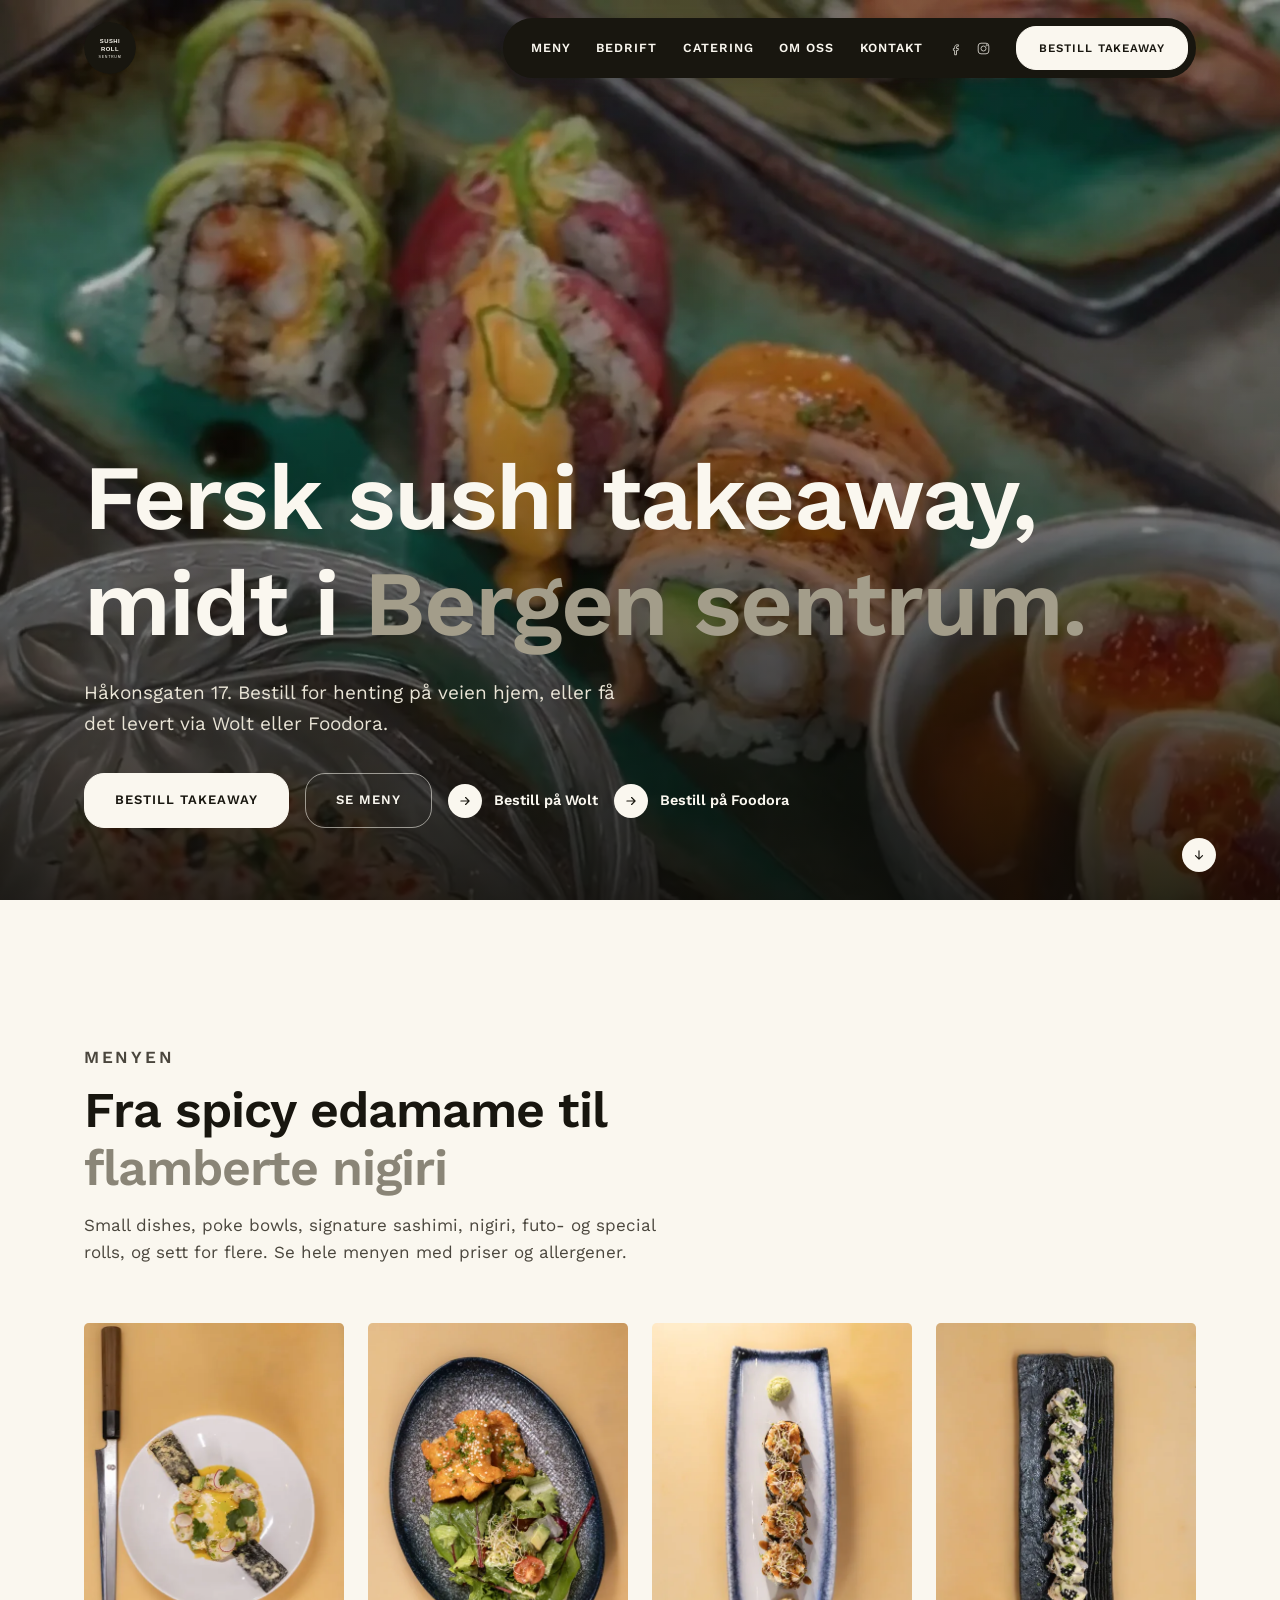
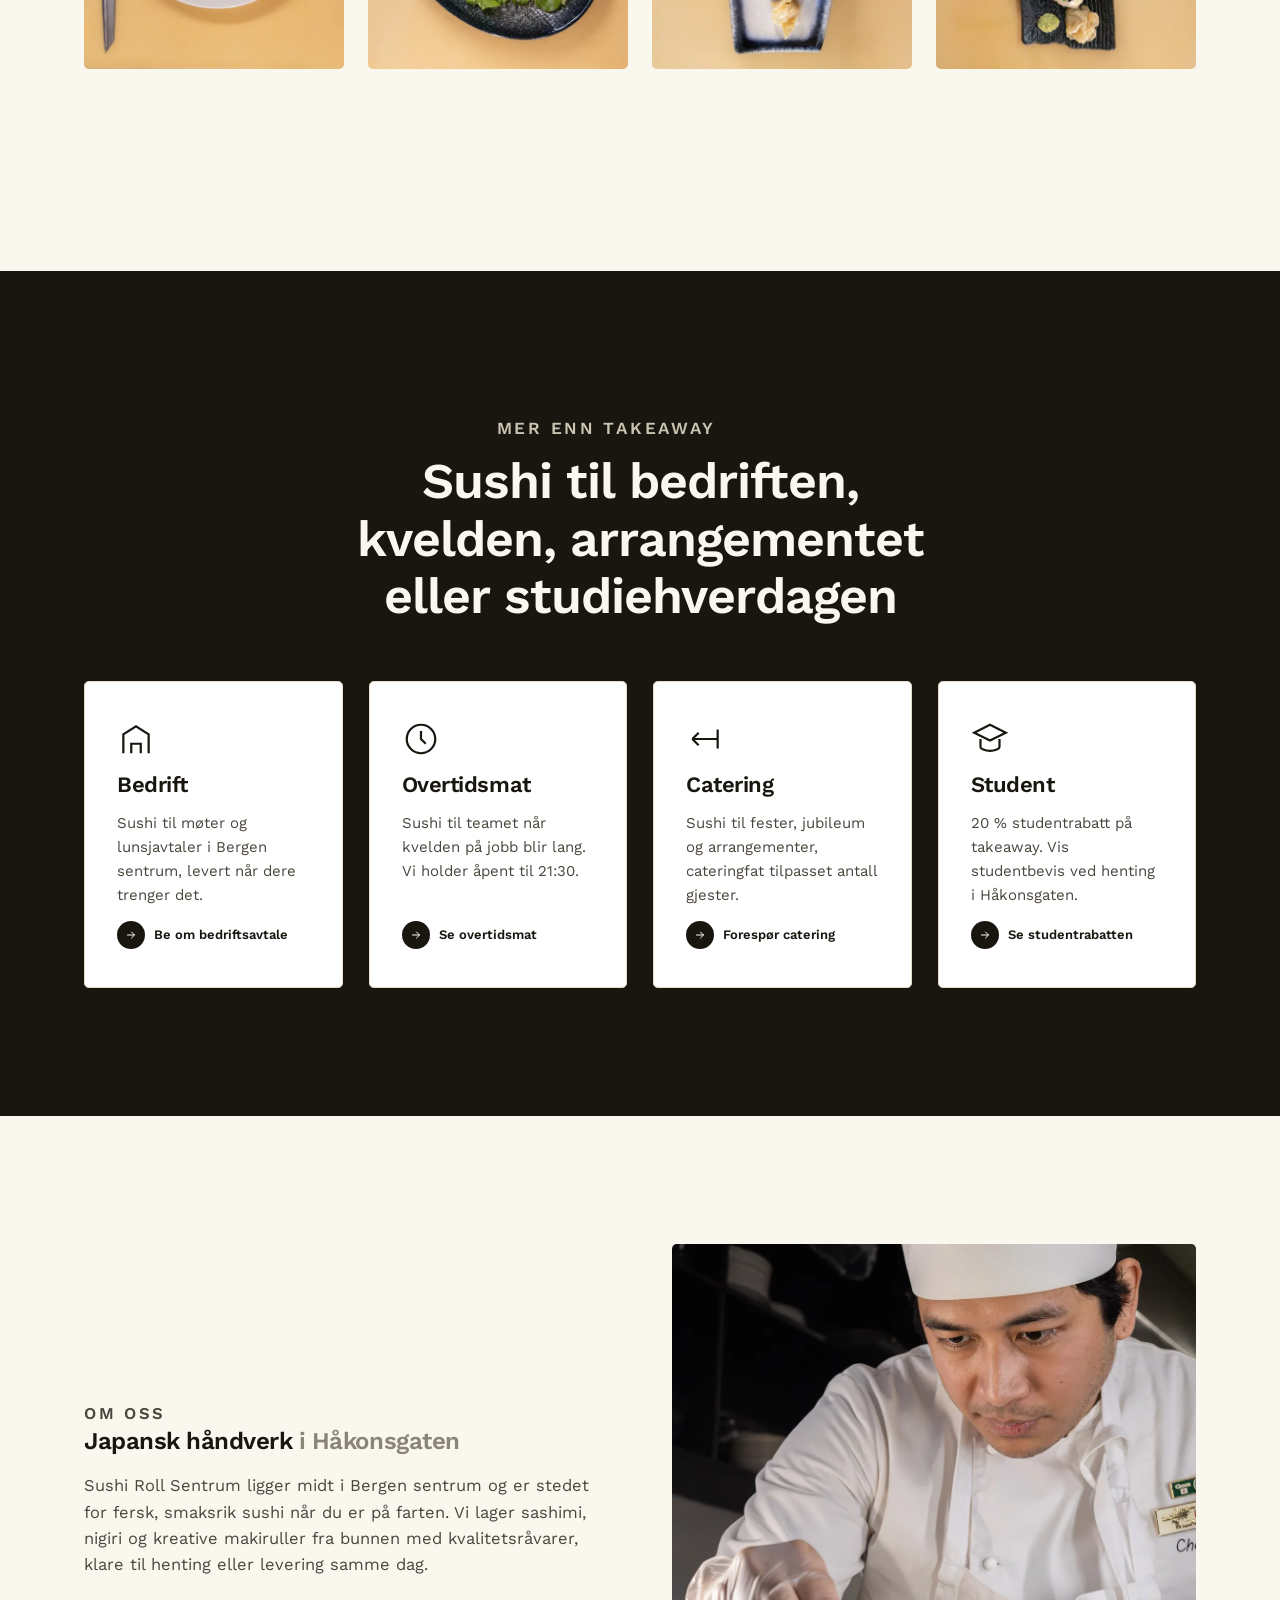
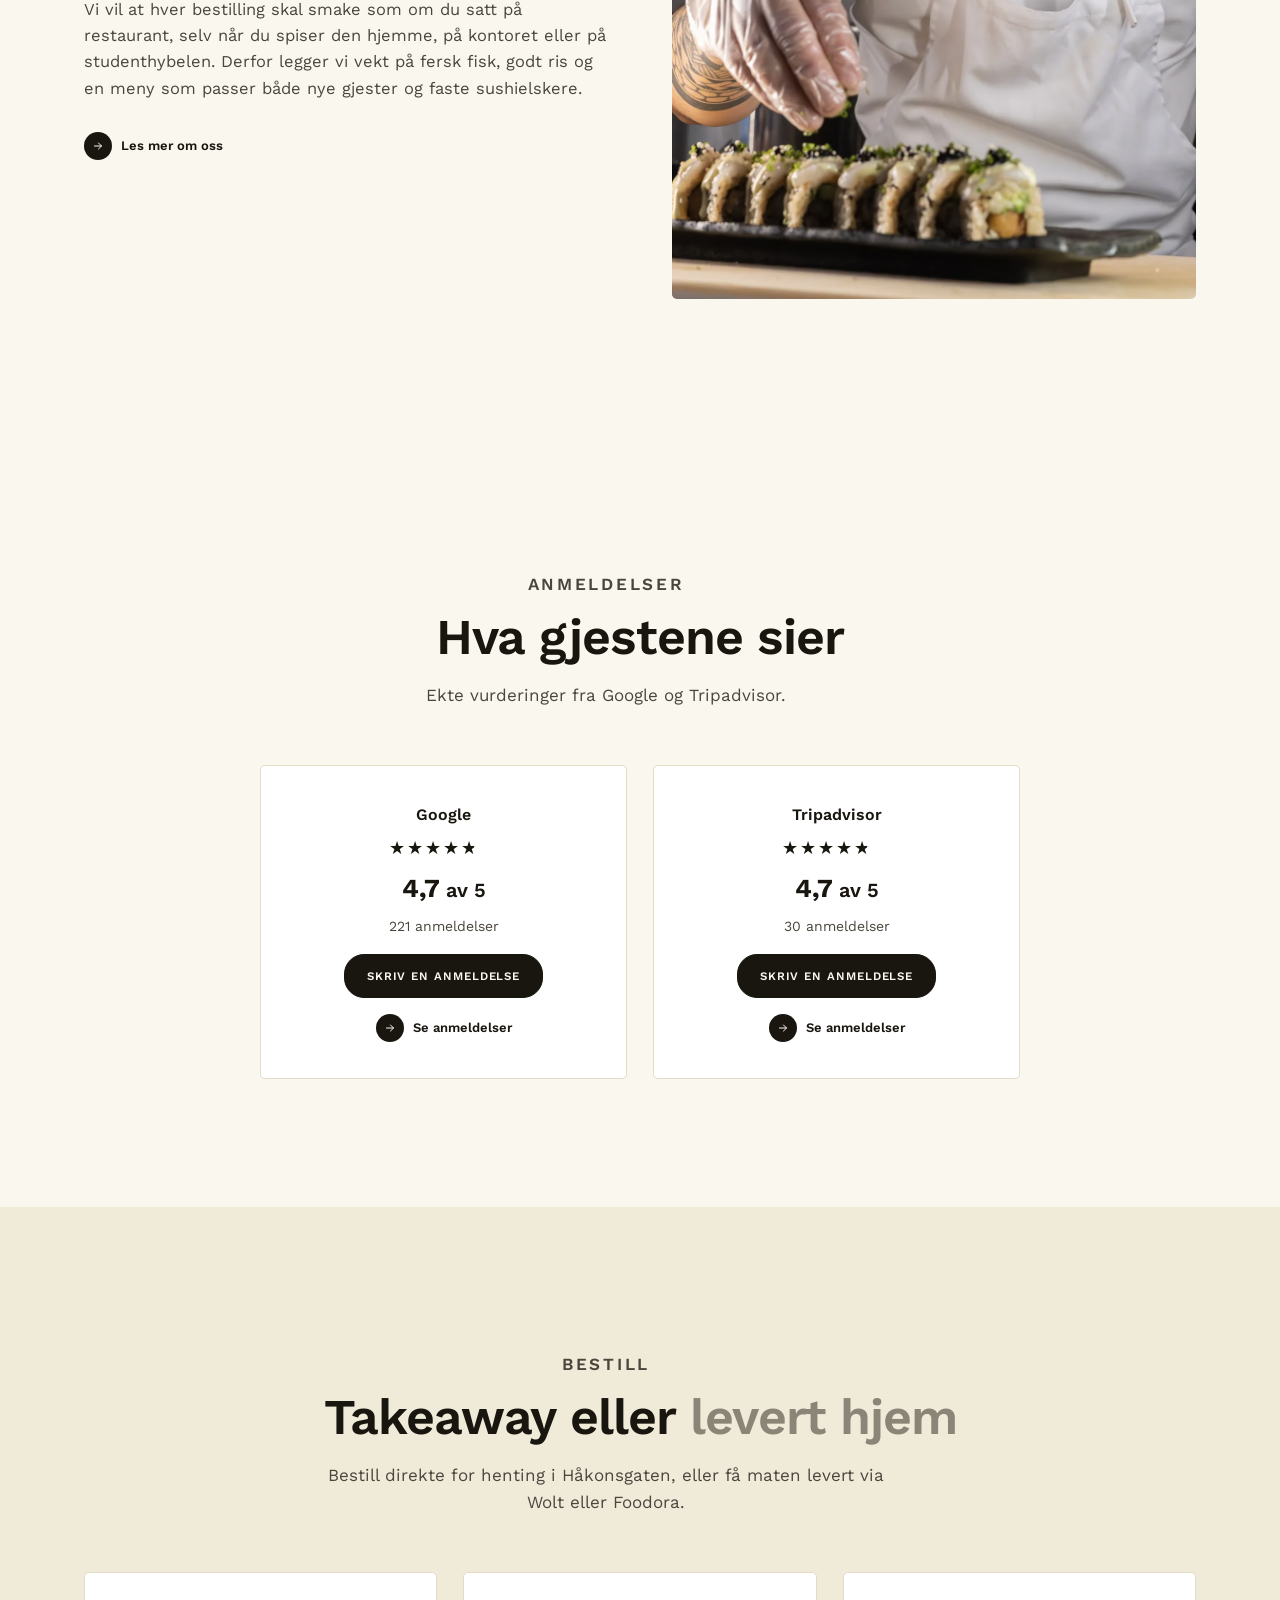
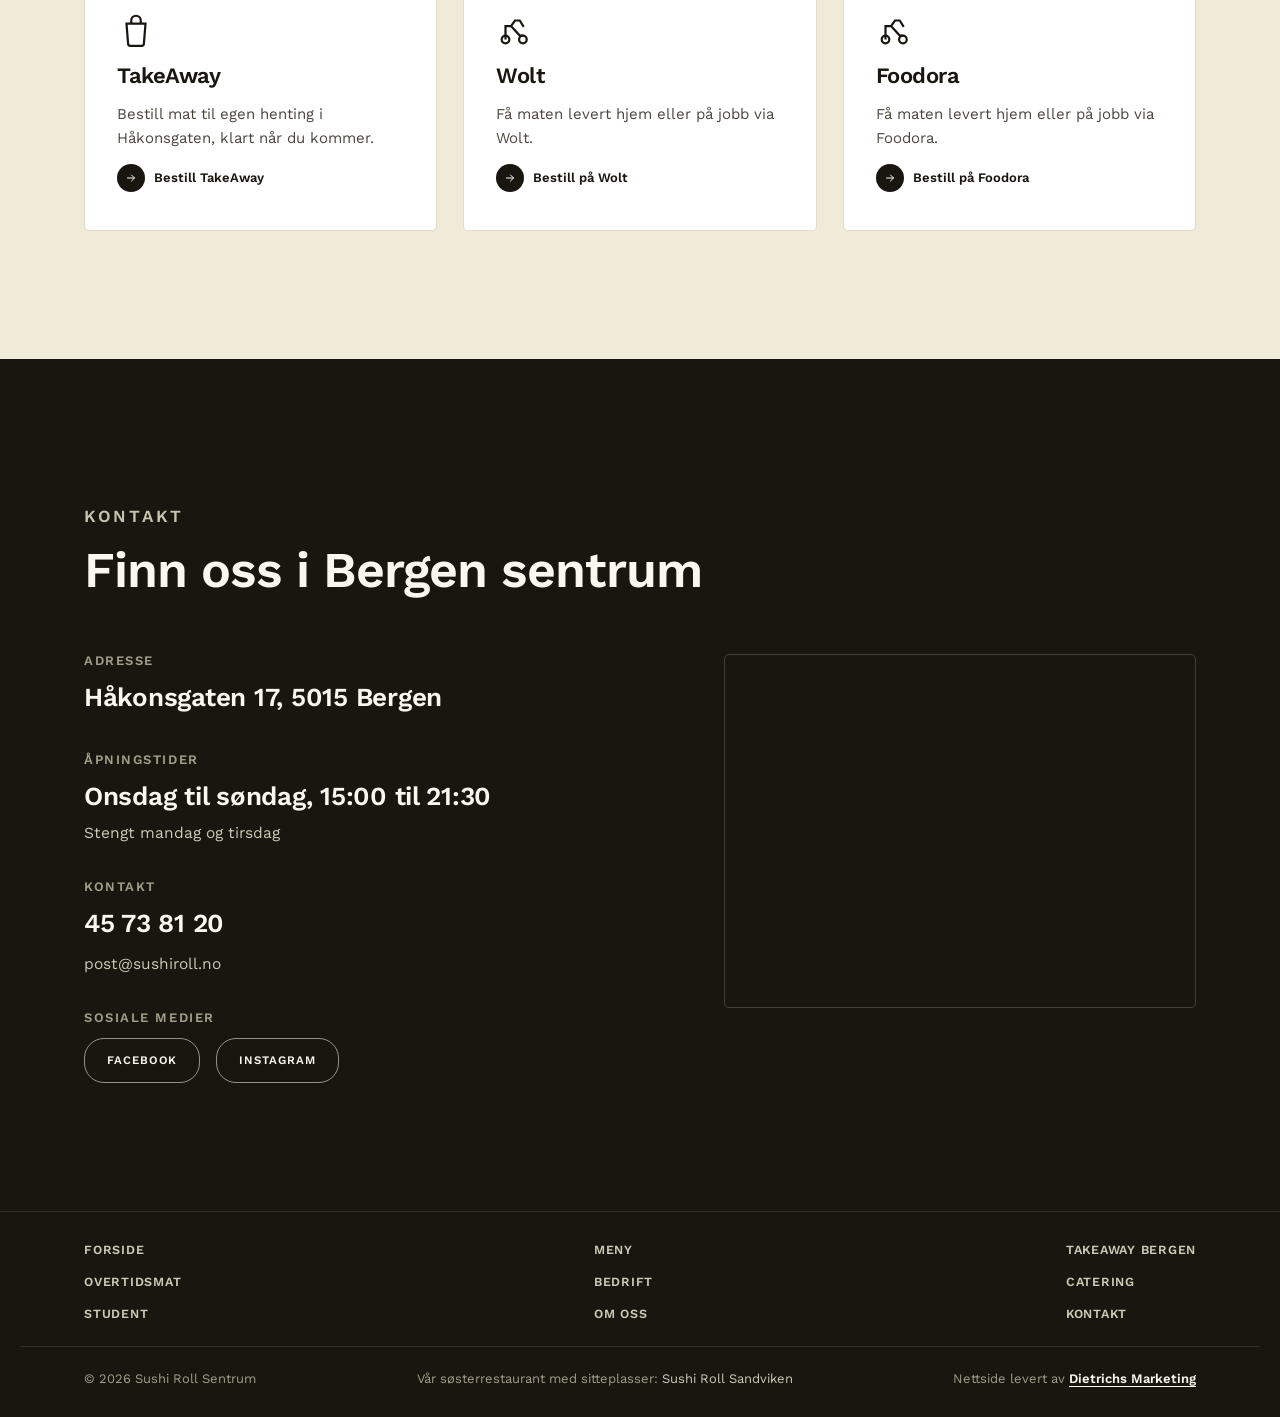
==== commit ce2be6ea: "SEO: bruk eget domene i canonical, og:*, JSON-LD, sitemap og robots Alle URL-ene pekte til adriandie" ====
--- a/index.html
+++ b/index.html
@@ -1,17 +1,25 @@
 <!DOCTYPE html>
 <html lang="nb">
 <head>
-<!-- SPORING: sett inn kundens gtag/GTM-snippet her ved lansering på ekte domene, se SPORING-KILDE.md -->
+<!-- Google tag (gtag.js) -->
+<script async src="https://www.googletagmanager.com/gtag/js?id=GT-PLFJ6S7V"></script>
+<script>
+  window.dataLayer = window.dataLayer || [];
+  function gtag(){dataLayer.push(arguments);}
+  gtag('js', new Date());
+  gtag('config', 'GT-PLFJ6S7V');
+  gtag('config', 'G-C80LC5GGZ7');
+</script>
 <meta charset="UTF-8">
 <meta name="viewport" content="width=device-width, initial-scale=1">
 <title>Sushi takeaway Bergen sentrum. Sushi Roll Sentrum</title>
 <meta name="description" content="Sushi Roll Sentrum i Håkonsgaten 17, Bergen sentrum. Fersk sushi takeaway, poke bowl og sashimi. Bestill for henting eller få det levert via Wolt og Foodora.">
-<link rel="canonical" href="https://adriandie.github.io/sushirollsentrum-redesign/">
+<link rel="canonical" href="https://sushiroll.no/">
 <meta property="og:title" content="Sushi Roll Sentrum. Sushi takeaway i Bergen sentrum">
 <meta property="og:description" content="Fersk sushi takeaway i Håkonsgaten 17, Bergen sentrum. Bestill for henting eller få det levert via Wolt og Foodora.">
 <meta property="og:type" content="restaurant">
-<meta property="og:image" content="https://adriandie.github.io/sushirollsentrum-redesign/assets/images/hero-poster.jpg">
-<meta property="og:url" content="https://adriandie.github.io/sushirollsentrum-redesign/">
+<meta property="og:image" content="https://sushiroll.no/assets/images/hero-poster.jpg">
+<meta property="og:url" content="https://sushiroll.no/">
 <meta property="og:locale" content="nb_NO">
 <meta name="twitter:card" content="summary_large_image">
 <meta name="theme-color" content="#18160f">
@@ -24,8 +32,8 @@
   "@context": "https://schema.org",
   "@type": "Restaurant",
   "name": "Sushi Roll Sentrum",
-  "image": "https://adriandie.github.io/sushirollsentrum-redesign/assets/images/hero-poster.jpg",
-  "url": "https://adriandie.github.io/sushirollsentrum-redesign/",
+  "image": "https://sushiroll.no/assets/images/hero-poster.jpg",
+  "url": "https://sushiroll.no/",
   "telephone": "+4745738120",
   "email": "post@sushiroll.no",
   "priceRange": "200-300 kr",
@@ -42,7 +50,7 @@
     "latitude": 60.3904313,
     "longitude": 5.3195071
   },
-  "hasMenu": "https://adriandie.github.io/sushirollsentrum-redesign/meny/",
+  "hasMenu": "https://sushiroll.no/meny/",
   "openingHoursSpecification": [
     {
       "@type": "OpeningHoursSpecification",
--- a/style.css
+++ b/style.css
@@ -407,6 +407,8 @@
 .site-footer .container{display:flex;flex-wrap:wrap;justify-content:space-between;gap:12px;font-size:13px}
 .site-footer a{color:#cfc9b8}
 .site-footer a:hover{color:var(--paper)}
+.site-footer a[href*="dmarketing"]{color:var(--paper);font-weight:600;text-decoration:underline;text-underline-offset:3px}
+.site-footer a[href*="dmarketing"]:hover{color:#fff}
 .site-footer .footer-links{display:grid;grid-template-columns:repeat(3,auto);gap:12px 32px;padding-bottom:22px;margin-bottom:22px;border-bottom:1px solid rgba(250,247,239,.1)}
 .footer-links a{font-size:12.5px;text-transform:uppercase;letter-spacing:.06em;font-weight:600}
 @media (max-width:760px){.site-footer .footer-links{grid-template-columns:repeat(2,1fr);gap:14px 20px}}
@@ -494,7 +496,7 @@
   .nav-pill{display:none}
   .mobile-tabbar{display:flex}
   body.menu-open .mobile-tabbar{display:none}
-  body{padding-bottom:76px}
+  body{padding-bottom:100px}
 }
 @media (max-width:600px){
   :root{--section-pad: clamp(52px, 14vw, 84px)}
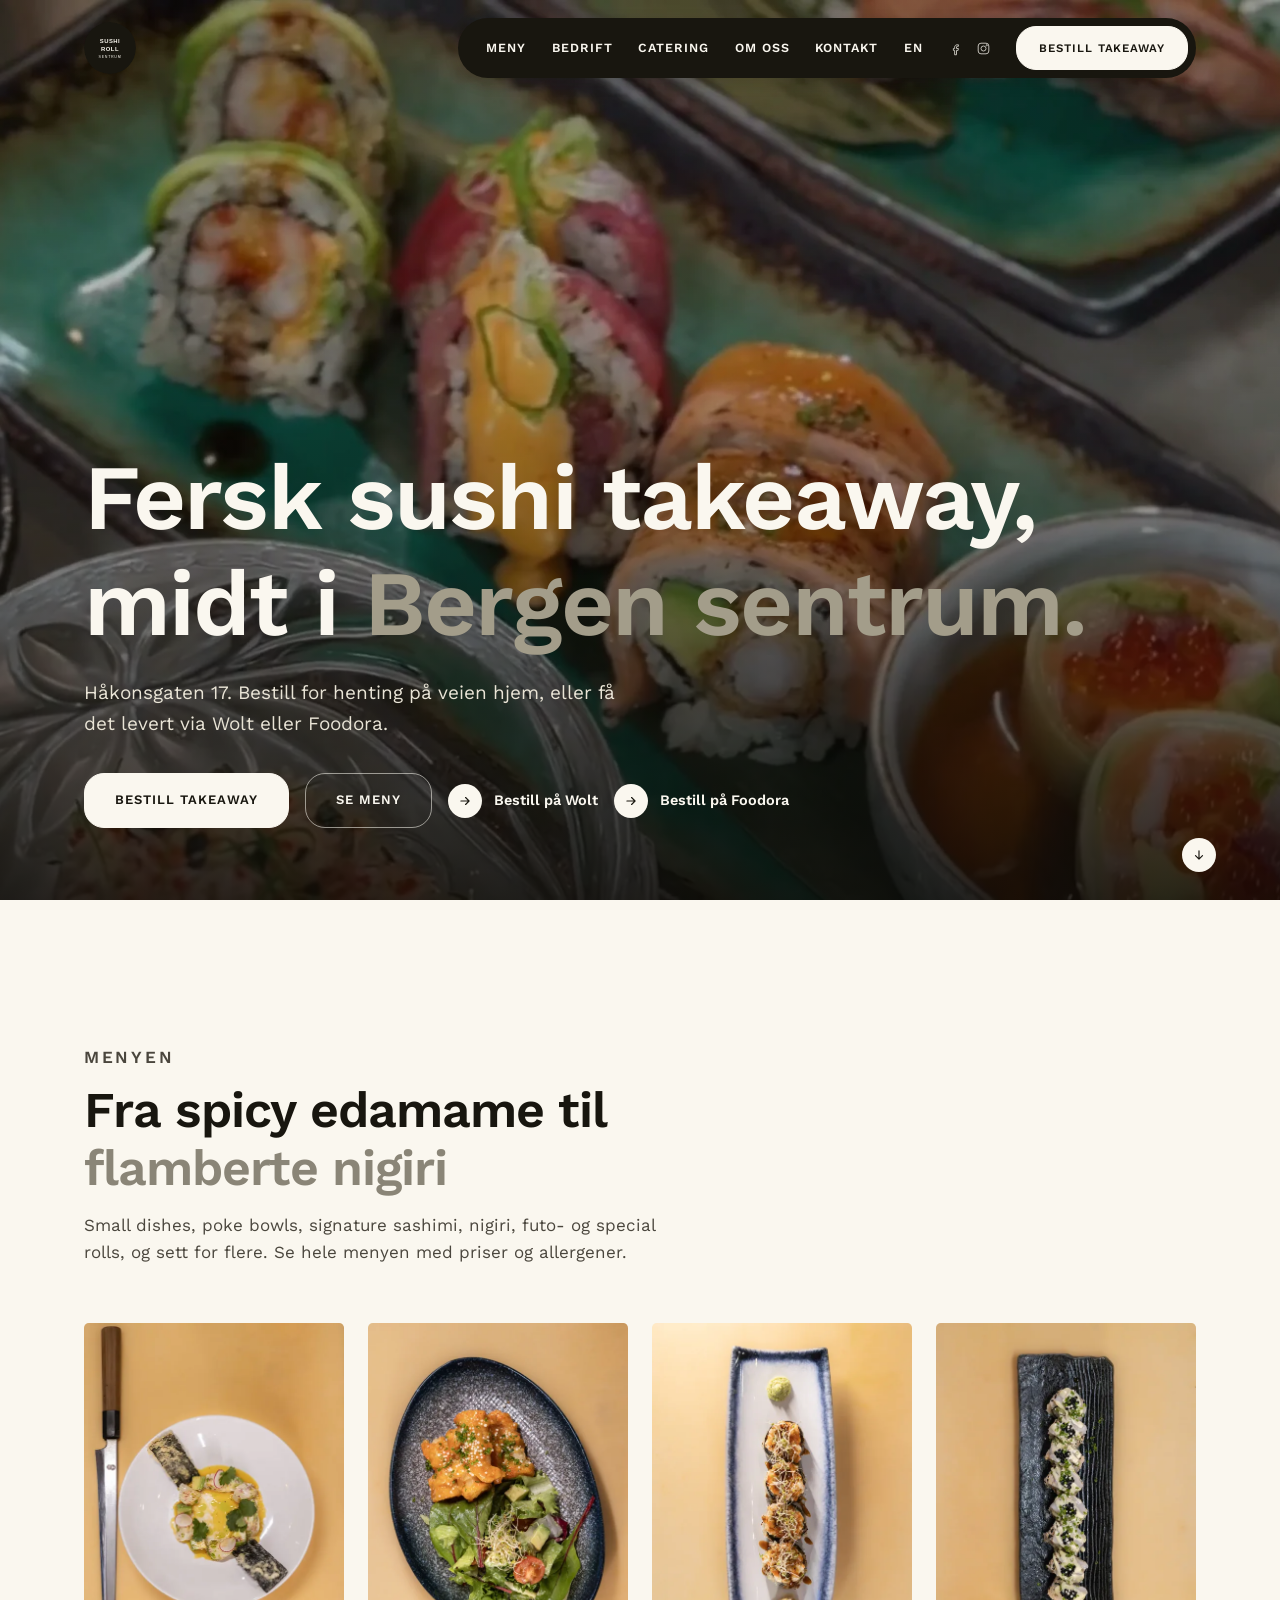
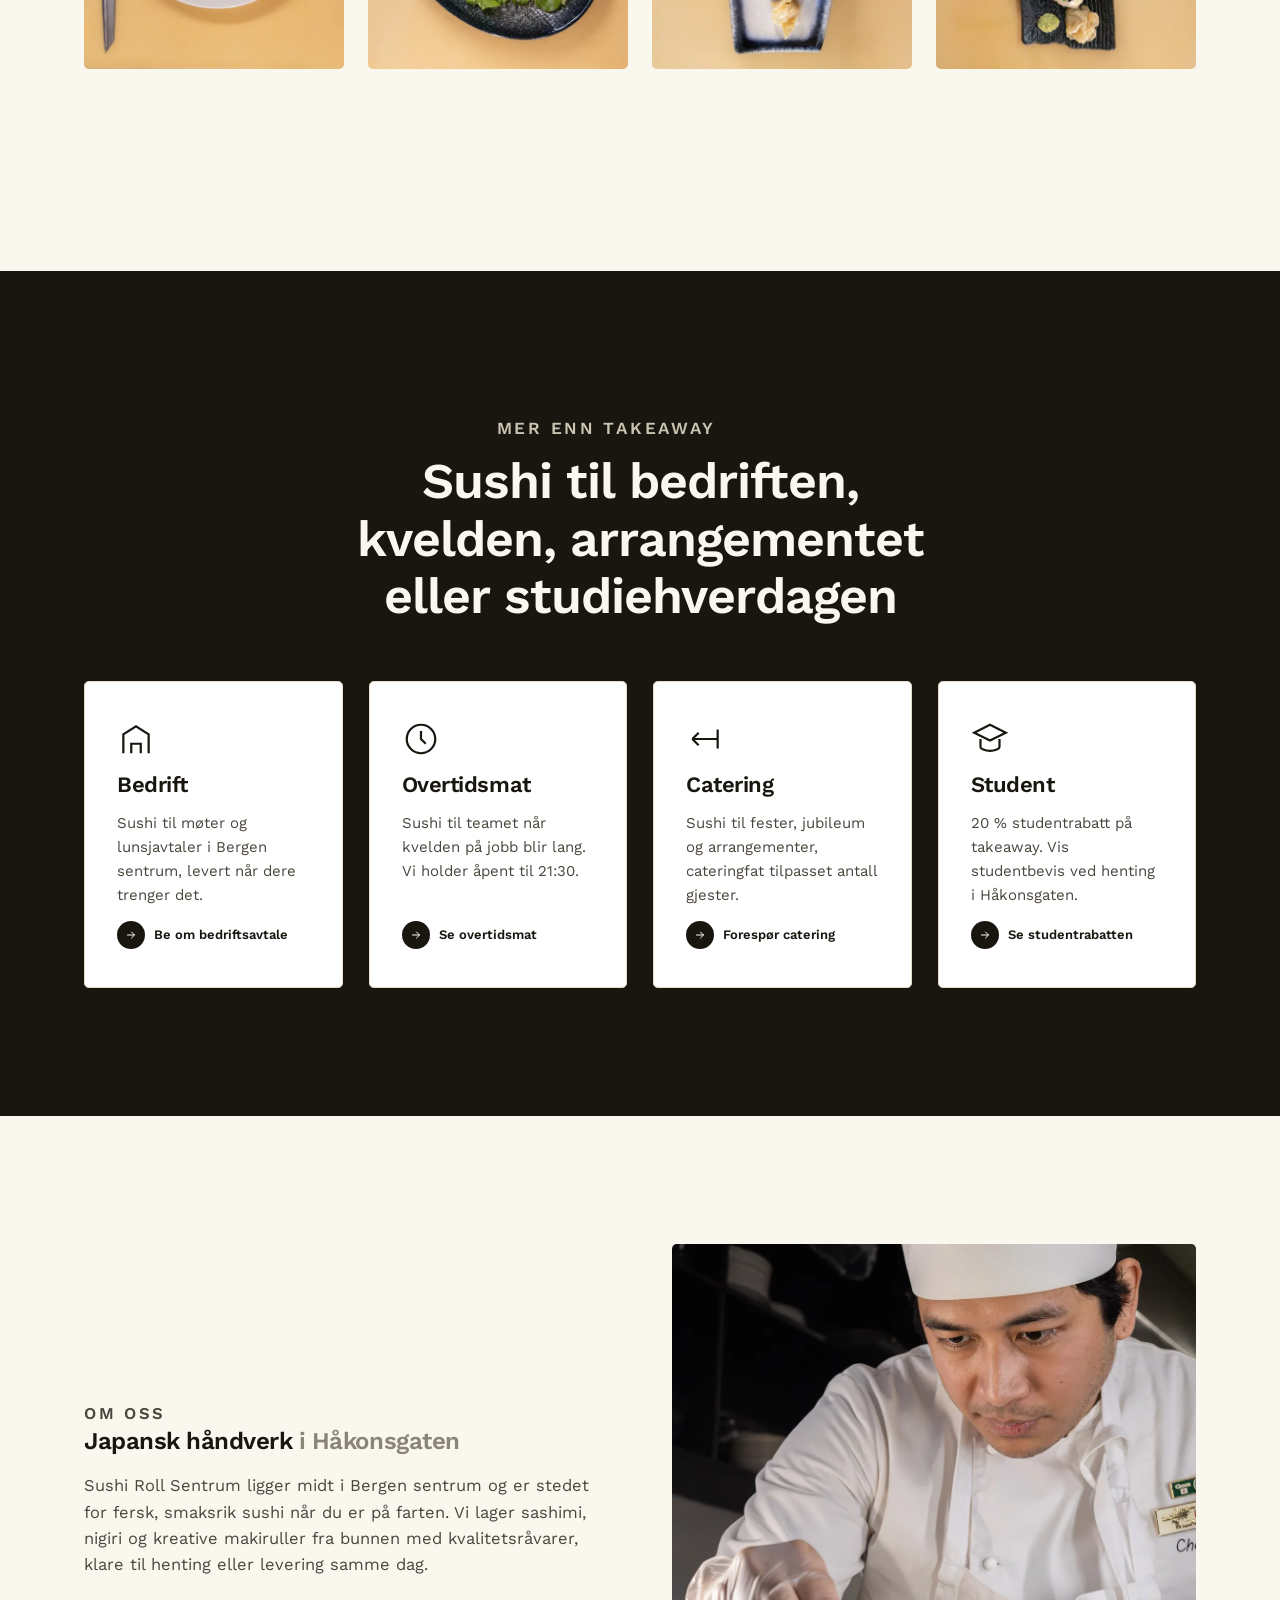
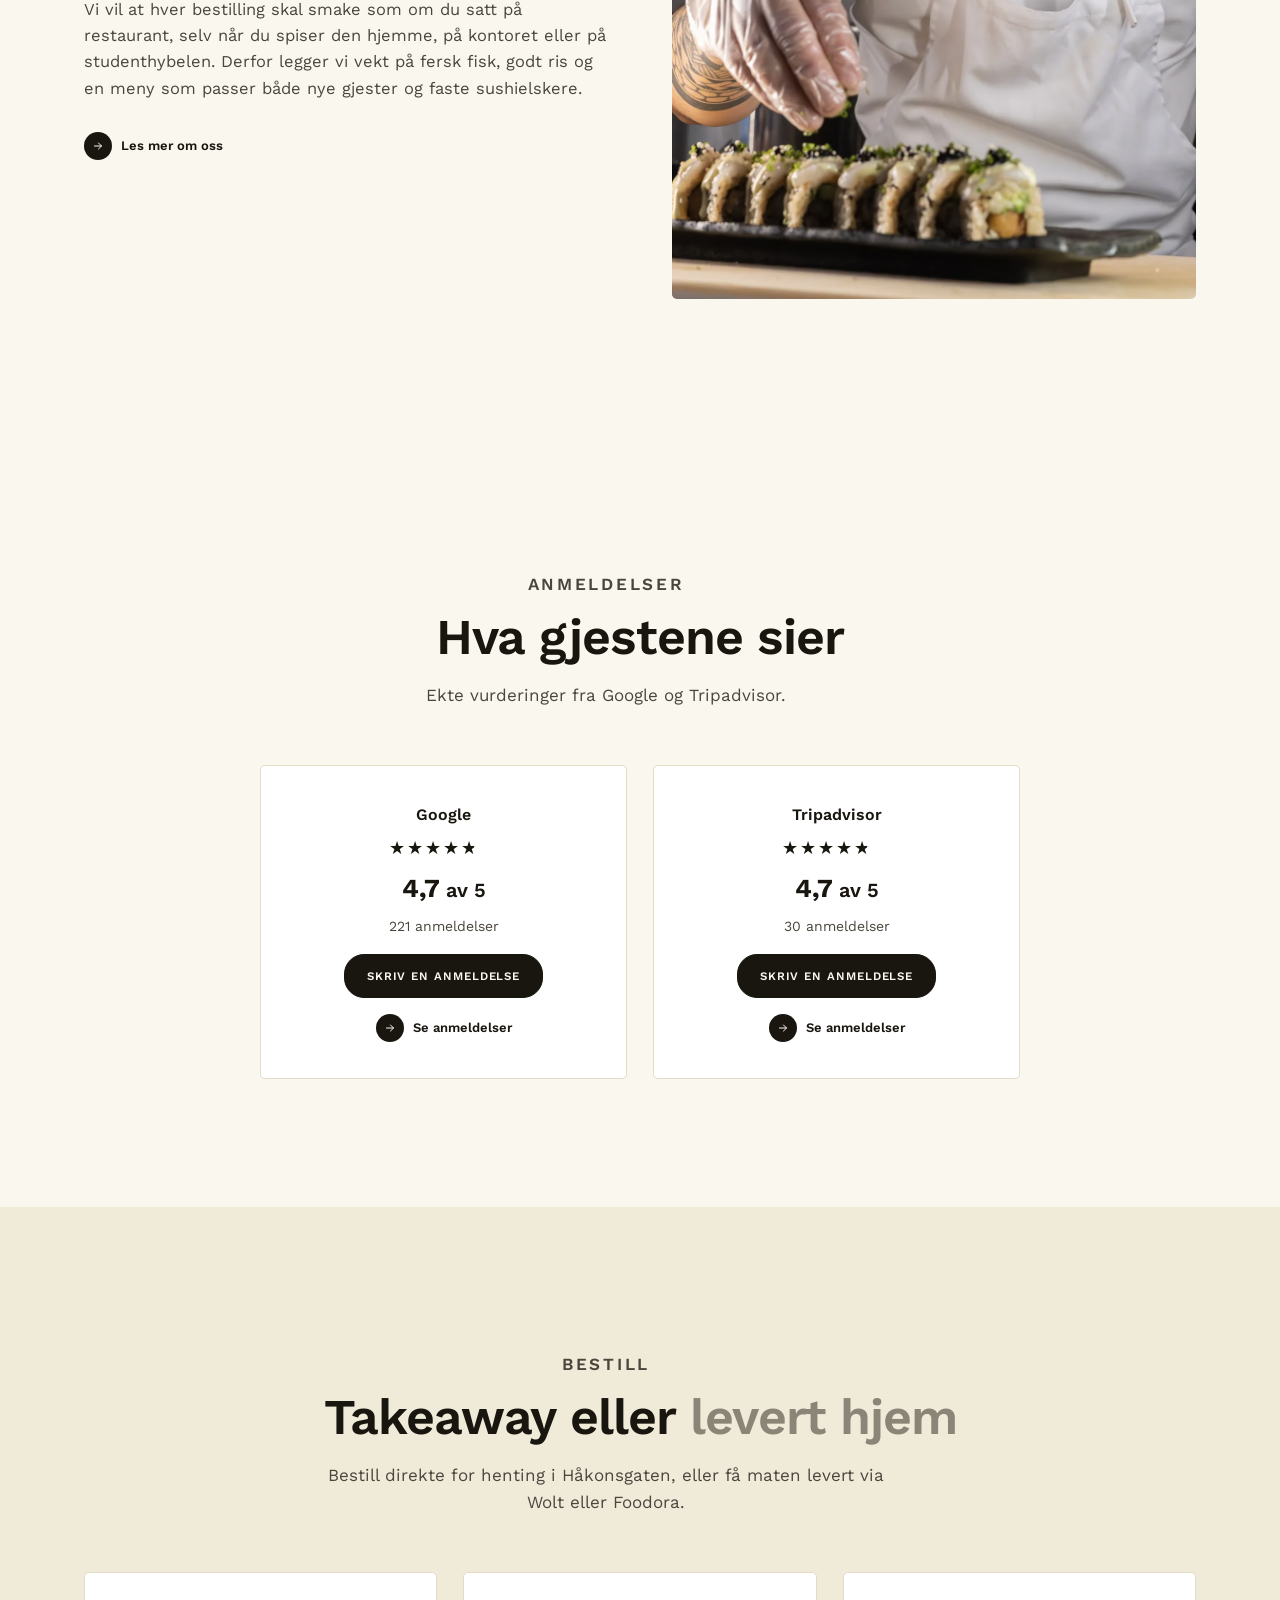
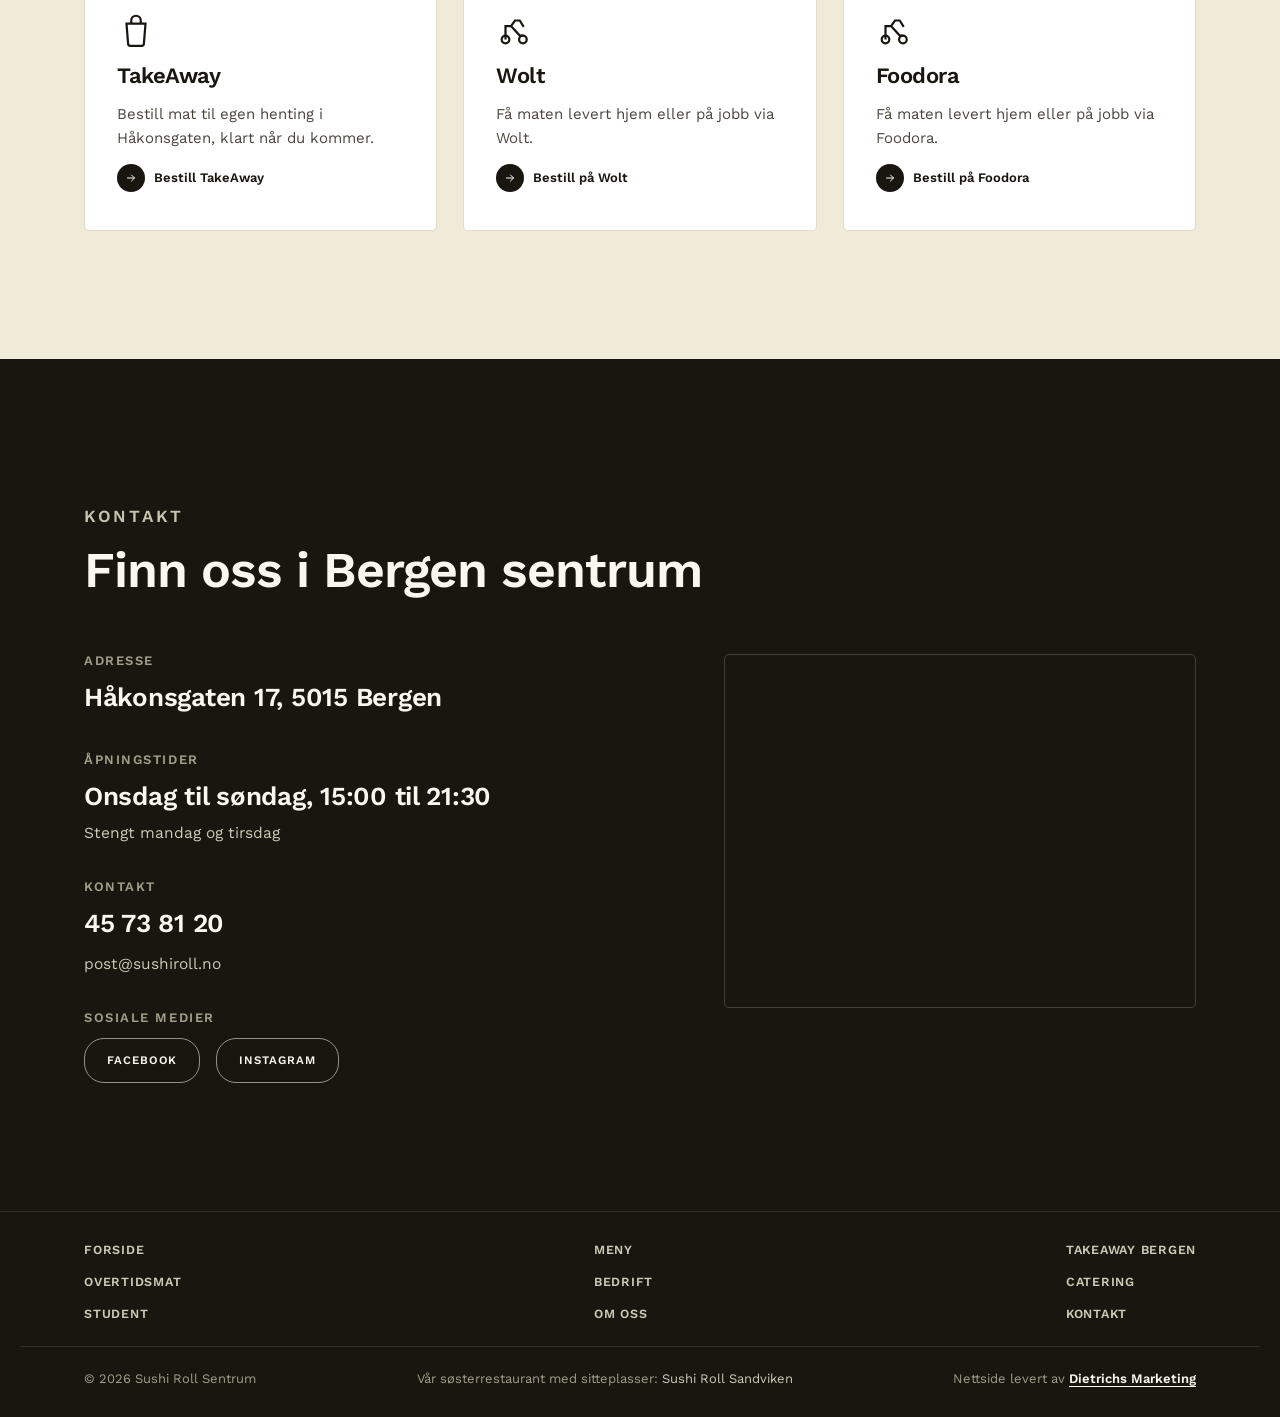
==== commit ffc8ab74: "Legg til engelsk versjon (/en/) med språkbryter og hreflang Engelsk forside og meny, EN-lenke i navi" ====
--- a/index.html
+++ b/index.html
@@ -15,6 +15,9 @@
 <title>Sushi takeaway Bergen sentrum. Sushi Roll Sentrum</title>
 <meta name="description" content="Sushi Roll Sentrum i Håkonsgaten 17, Bergen sentrum. Fersk sushi takeaway, poke bowl og sashimi. Bestill for henting eller få det levert via Wolt og Foodora.">
 <link rel="canonical" href="https://sushiroll.no/">
+<link rel="alternate" hreflang="nb" href="https://sushiroll.no/">
+<link rel="alternate" hreflang="en" href="https://sushiroll.no/en/">
+<link rel="alternate" hreflang="x-default" href="https://sushiroll.no/">
 <meta property="og:title" content="Sushi Roll Sentrum. Sushi takeaway i Bergen sentrum">
 <meta property="og:description" content="Fersk sushi takeaway i Håkonsgaten 17, Bergen sentrum. Bestill for henting eller få det levert via Wolt og Foodora.">
 <meta property="og:type" content="restaurant">
@@ -83,6 +86,7 @@
         <a href="catering-bergen/">Catering</a>
         <a href="om-oss/">Om oss</a>
         <a href="kontakt/">Kontakt</a>
+        <a href="en/" lang="en" hreflang="en">EN</a>
       </nav>
       <div class="header-social">
         <a href="https://www.facebook.com/Sushirollsandviken" target="_blank" rel="noopener" aria-label="Sushi Roll på Facebook">
@@ -131,6 +135,7 @@
     <a href="student/">Student</a>
     <a href="om-oss/">Om oss</a>
     <a href="kontakt/">Kontakt</a>
+    <a href="en/" lang="en" hreflang="en">English</a>
   </nav>
   <div class="btn-row">
     <a class="btn btn--on-dark" href="https://order.gastroplanner.no/s/sushirollsentrum" target="_blank" rel="noopener" data-event="bestill-klikk" data-kanal="takeaway">Bestill TakeAway</a>
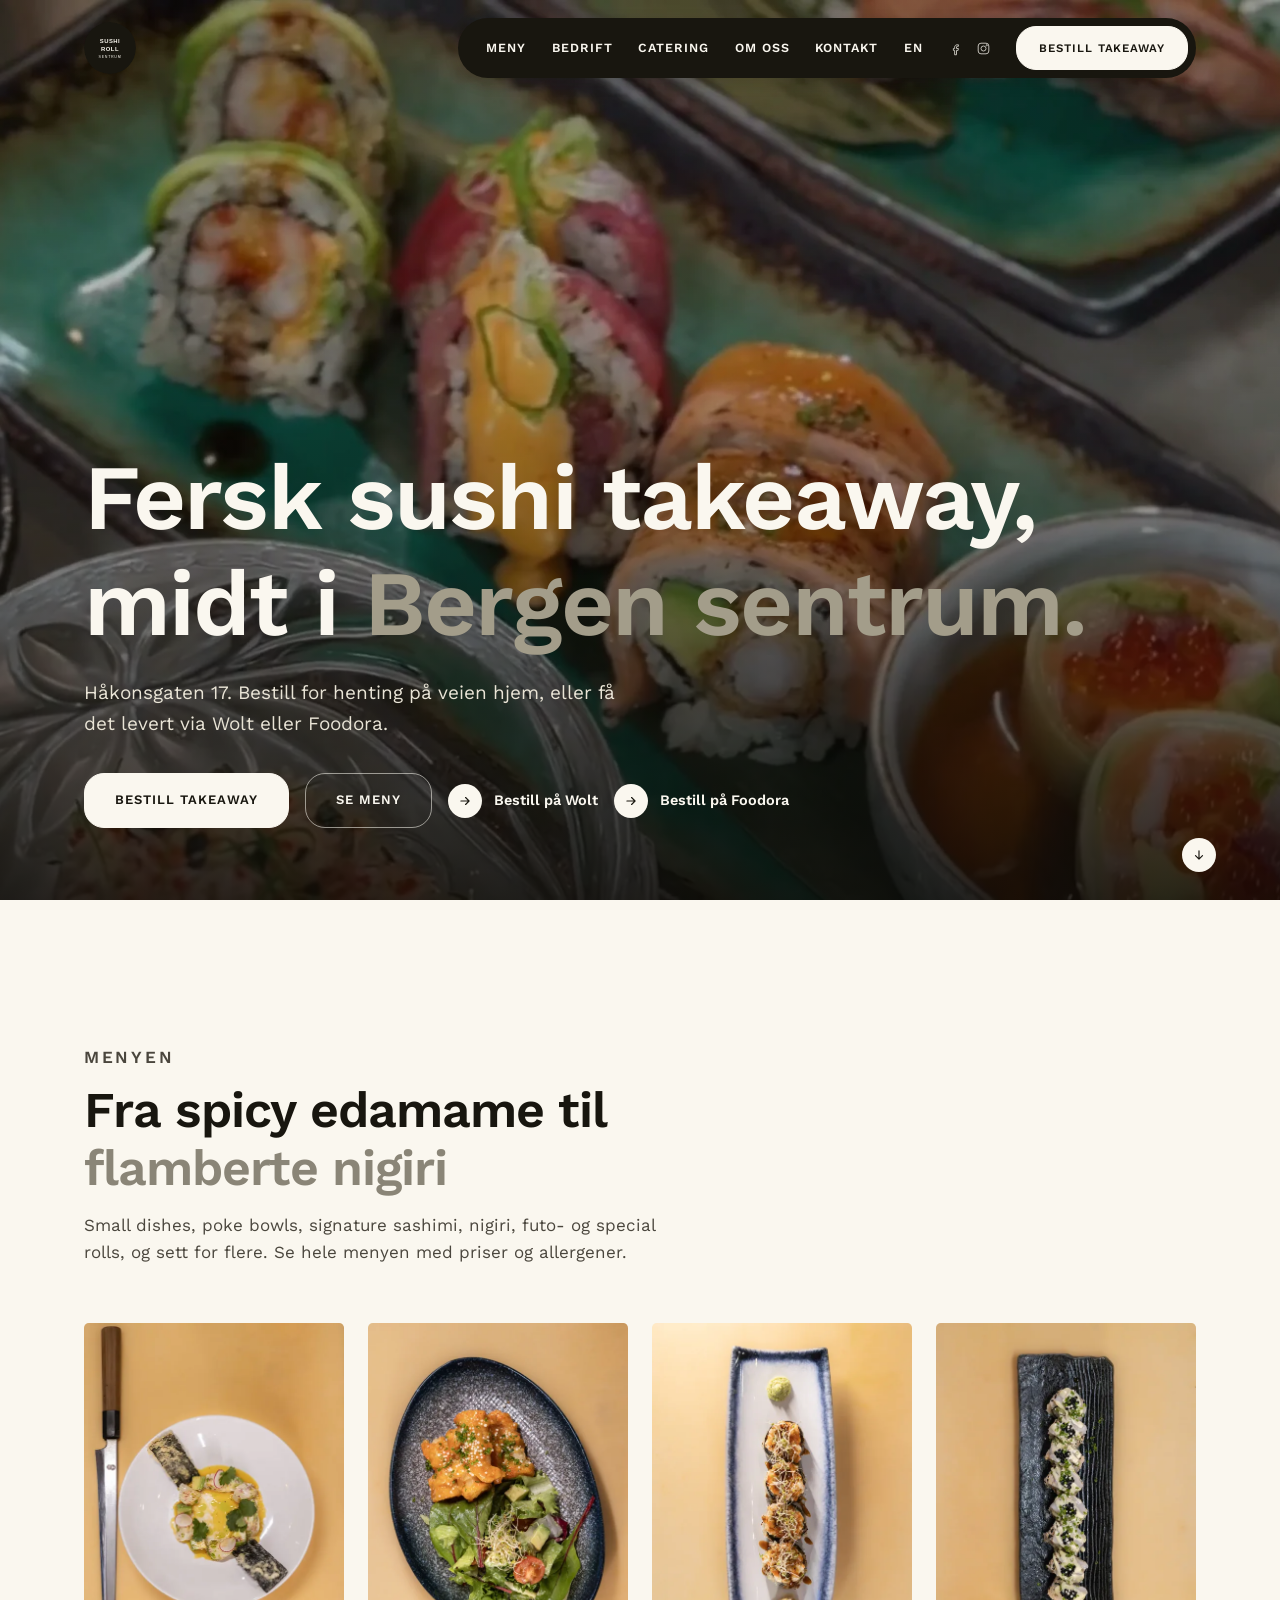
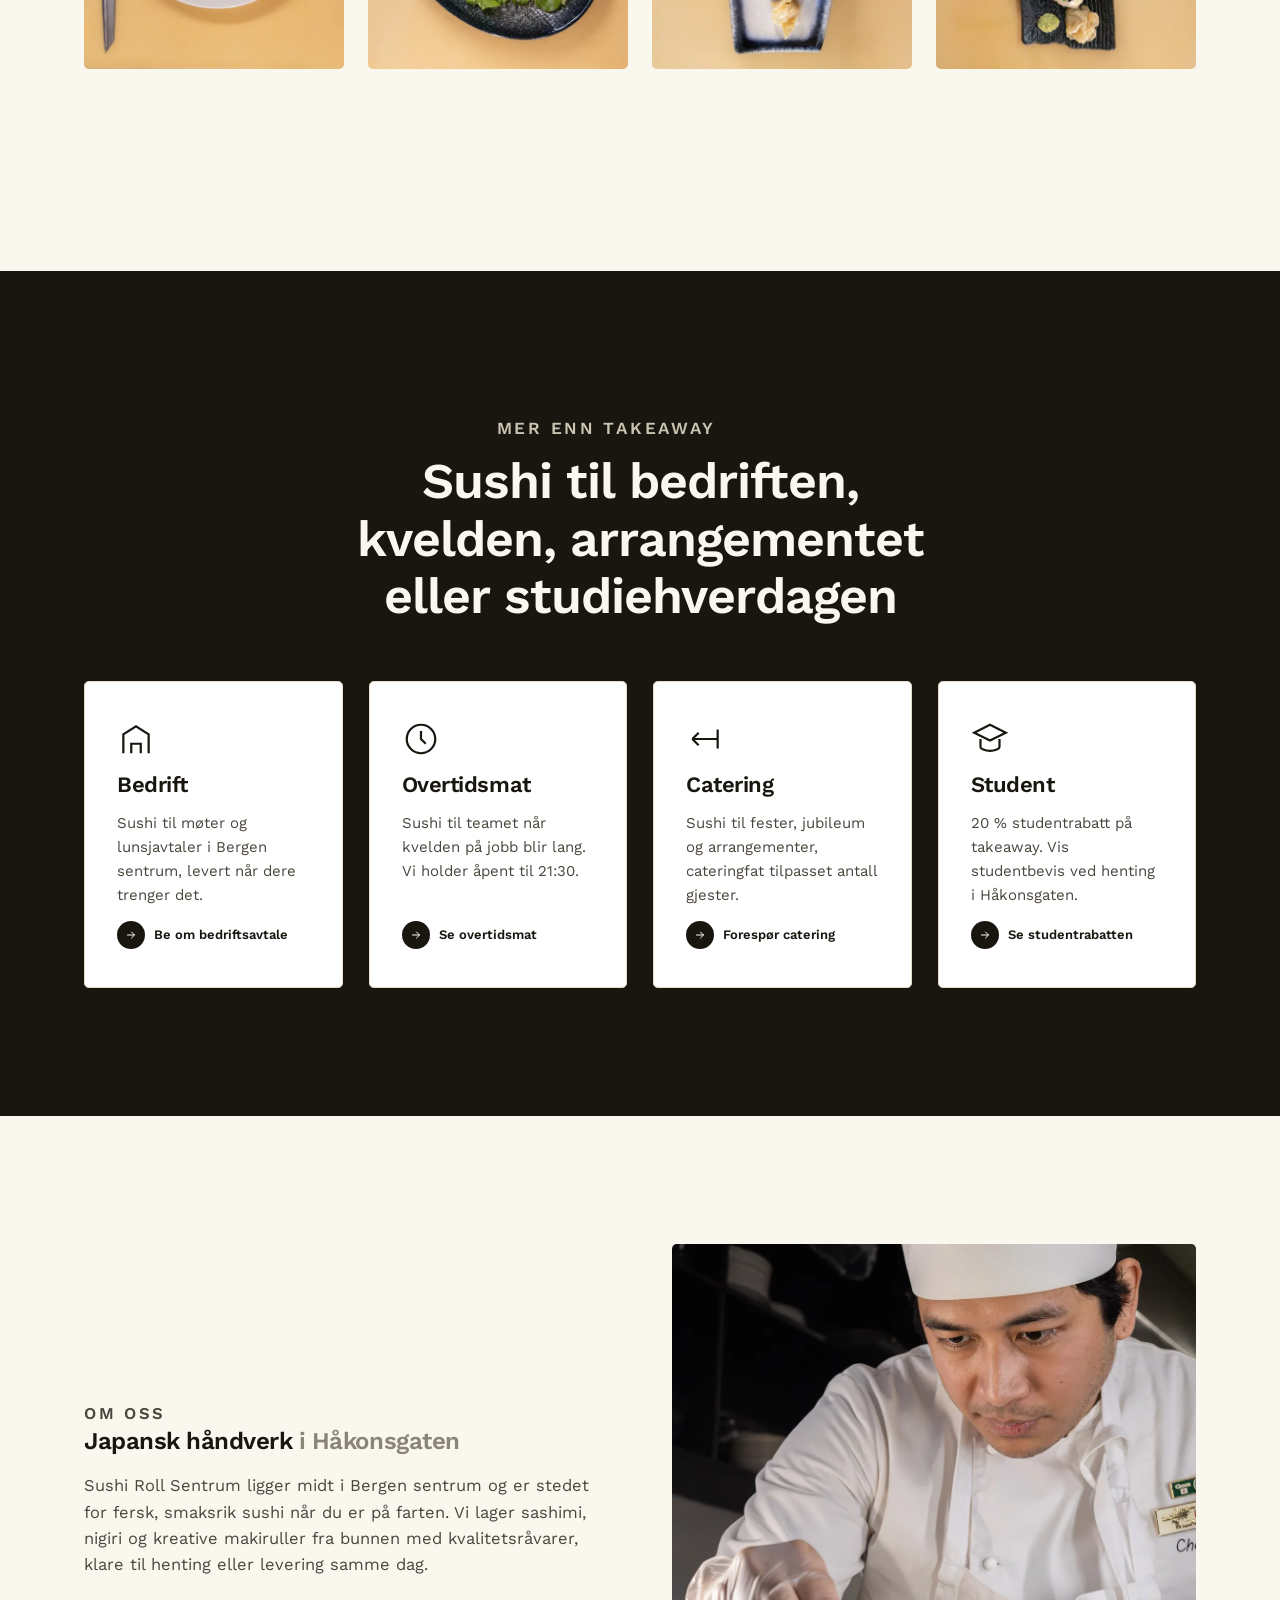
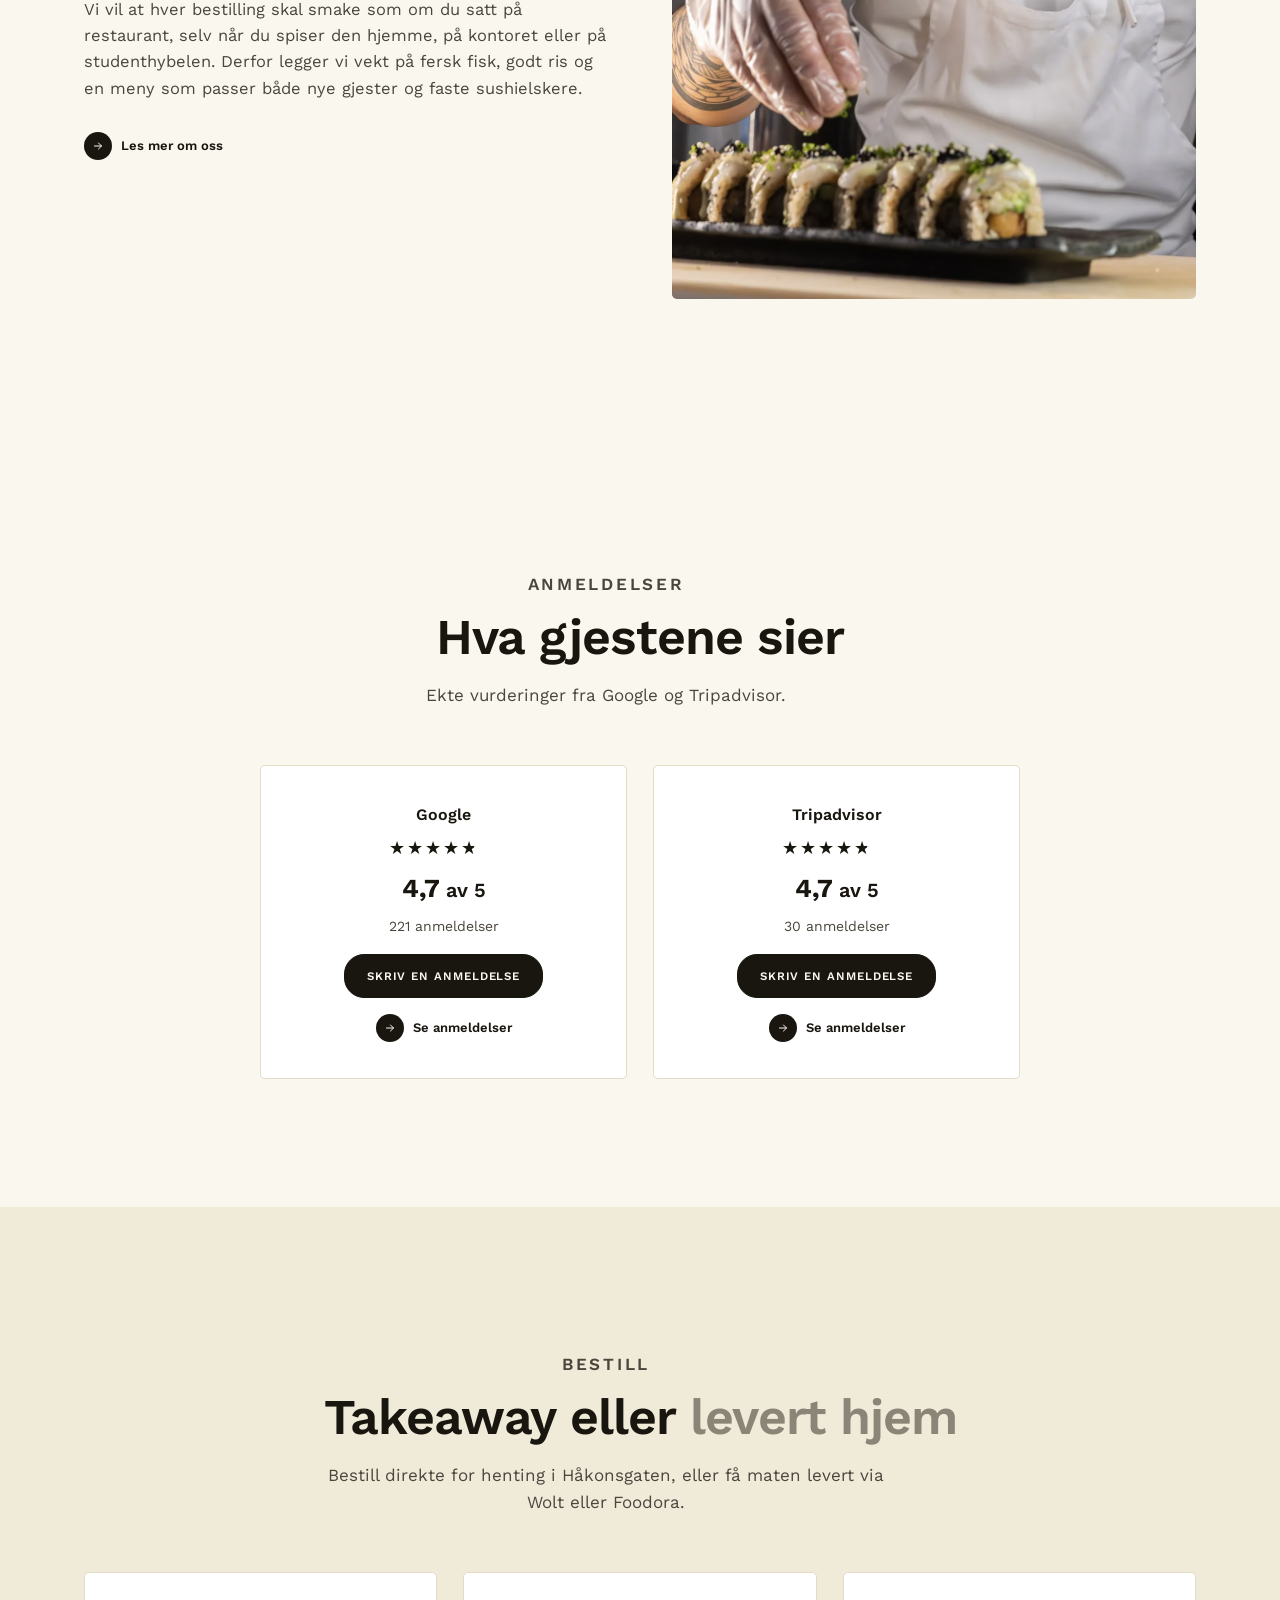
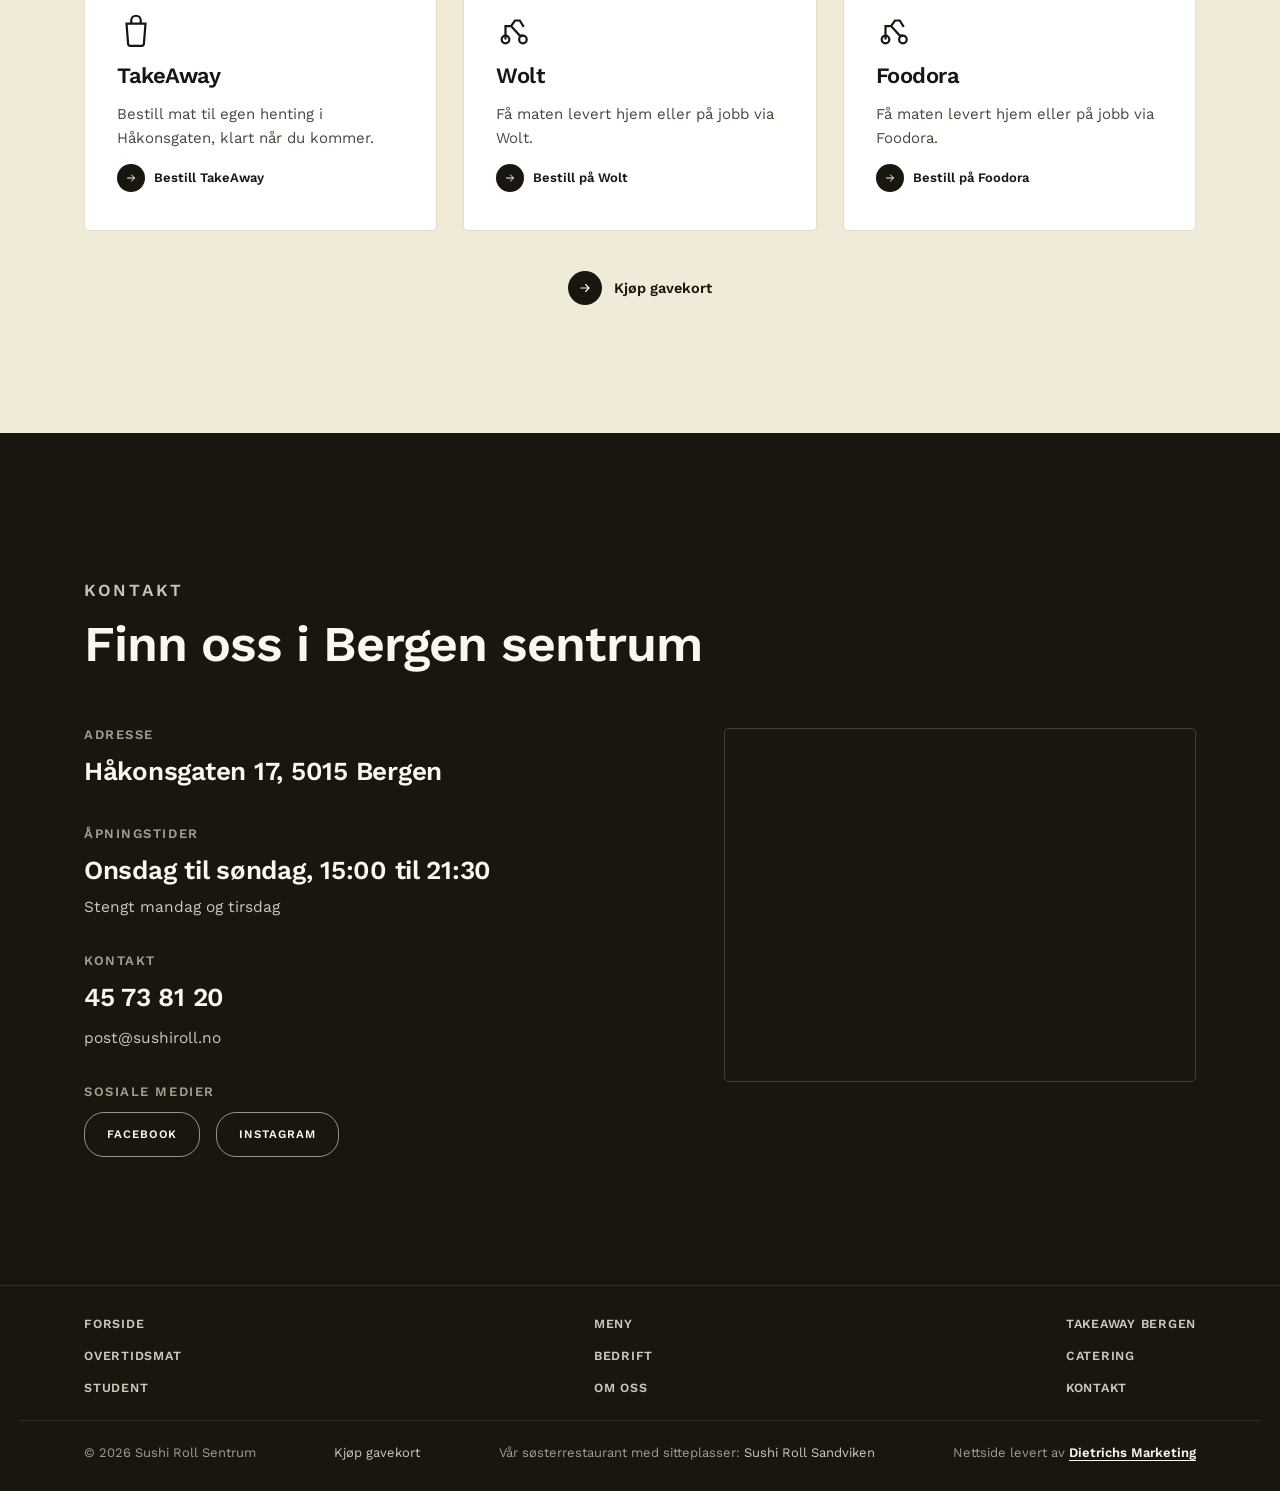
==== commit 3c601b3d: "Legg til gavekort-lenke (givn.no): mobilmeny, footer og forside Co-Authored-By: Claude Opus 5.5 <nor" ====
--- a/index.html
+++ b/index.html
@@ -141,6 +141,7 @@
     <a class="btn btn--on-dark" href="https://order.gastroplanner.no/s/sushirollsentrum" target="_blank" rel="noopener" data-event="bestill-klikk" data-kanal="takeaway">Bestill TakeAway</a>
     <a class="btn btn--ghost-on-dark" href="https://wolt.com/nb/nor/bergen/restaurant/sushi-roll-sentrum" target="_blank" rel="noopener" data-event="klikk-til-wolt">Bestill på Wolt</a>
     <a class="btn btn--ghost-on-dark" href="https://www.foodora.no/restaurant/n24h/sushi-roll-sentrum" target="_blank" rel="noopener" data-event="klikk-til-foodora">Bestill på Foodora</a>
+    <a class="btn btn--ghost-on-dark" href="https://givn.no/shop/sushi-roll" target="_blank" rel="noopener">Kjøp gavekort</a>
   </div>
   <div class="mobile-social">
     <a href="https://www.facebook.com/Sushirollsandviken" target="_blank" rel="noopener" aria-label="Facebook">
@@ -352,6 +353,12 @@
         </a>
       </div>
     </div>
+    <div class="menu-cta reveal" style="margin-top:40px">
+      <a class="arrow-link" href="https://givn.no/shop/sushi-roll" target="_blank" rel="noopener">
+        <span class="arrow-circle"><svg viewBox="0 0 24 24" fill="none" stroke="currentColor" stroke-width="2" stroke-linecap="round" stroke-linejoin="round"><path d="M5 12h14M13 6l6 6-6 6"/></svg></span>
+        Kjøp gavekort
+      </a>
+    </div>
   </div>
 </section>
 
@@ -406,6 +413,7 @@
   </div>
   <div class="container">
     <p>© <span id="year"></span> Sushi Roll Sentrum</p>
+    <p><a href="https://givn.no/shop/sushi-roll" target="_blank" rel="noopener">Kjøp gavekort</a></p>
     <p>Vår søsterrestaurant med sitteplasser: <a href="https://sushirollsandviken.no" target="_blank" rel="noopener">Sushi Roll Sandviken</a></p>
     <p>Nettside levert av <a href="https://dmarketing.no" target="_blank" rel="noopener">Dietrichs Marketing</a></p>
   </div>
--- a/style.css
+++ b/style.css
@@ -491,9 +491,21 @@
 .field input:focus,.field select:focus,.field textarea:focus{outline:2px solid var(--ink);outline-offset:1px}
 .form-grid .btn-row{margin-top:6px}
 
+/* ---------- Menyside på PC: kategorilinjen tar over som header ---------- */
+.site-header{transition:transform .35s ease}
+@media (min-width:861px){
+  .category-nav{top:0}
+  body.catnav-stuck .site-header{transform:translateY(-100%)}
+  .menu-category{scroll-margin-top:90px}
+}
+
 /* ---------- Small screens: header + spacing ---------- */
 @media (max-width:860px){
   .nav-pill{display:none}
+  /* Kategorilinjen på menysiden legger seg på samme linje som logoen */
+  .category-nav{top:0;padding-block:0;height:calc(36px + clamp(40px,7vw,52px));display:flex;align-items:center}
+  .category-nav .container{flex:1;min-width:0;max-width:none;margin:0 0 0 calc(var(--pad) + clamp(40px,7vw,52px) + 14px);padding-left:0}
+  .menu-category{scroll-margin-top:calc(56px + clamp(40px,7vw,52px))}
   .mobile-tabbar{display:flex}
   body.menu-open .mobile-tabbar{display:none}
   body{padding-bottom:100px}
